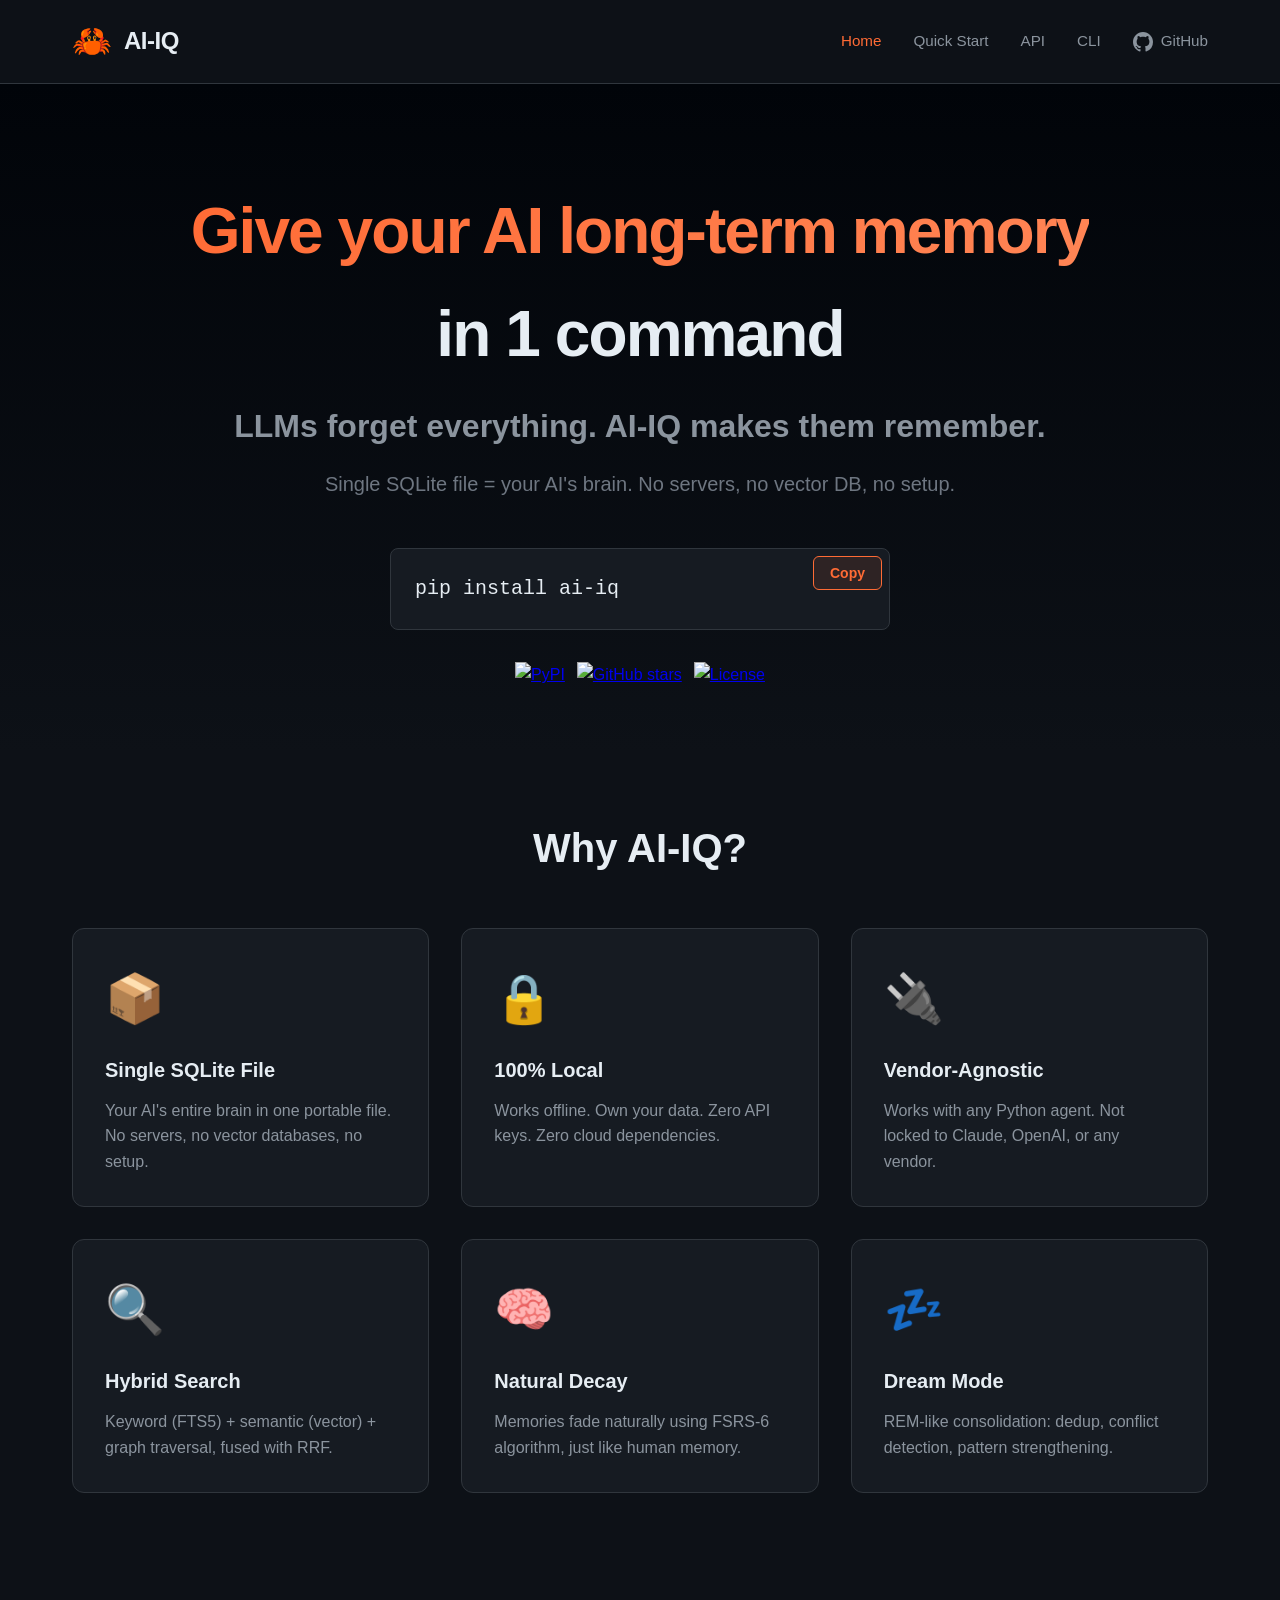
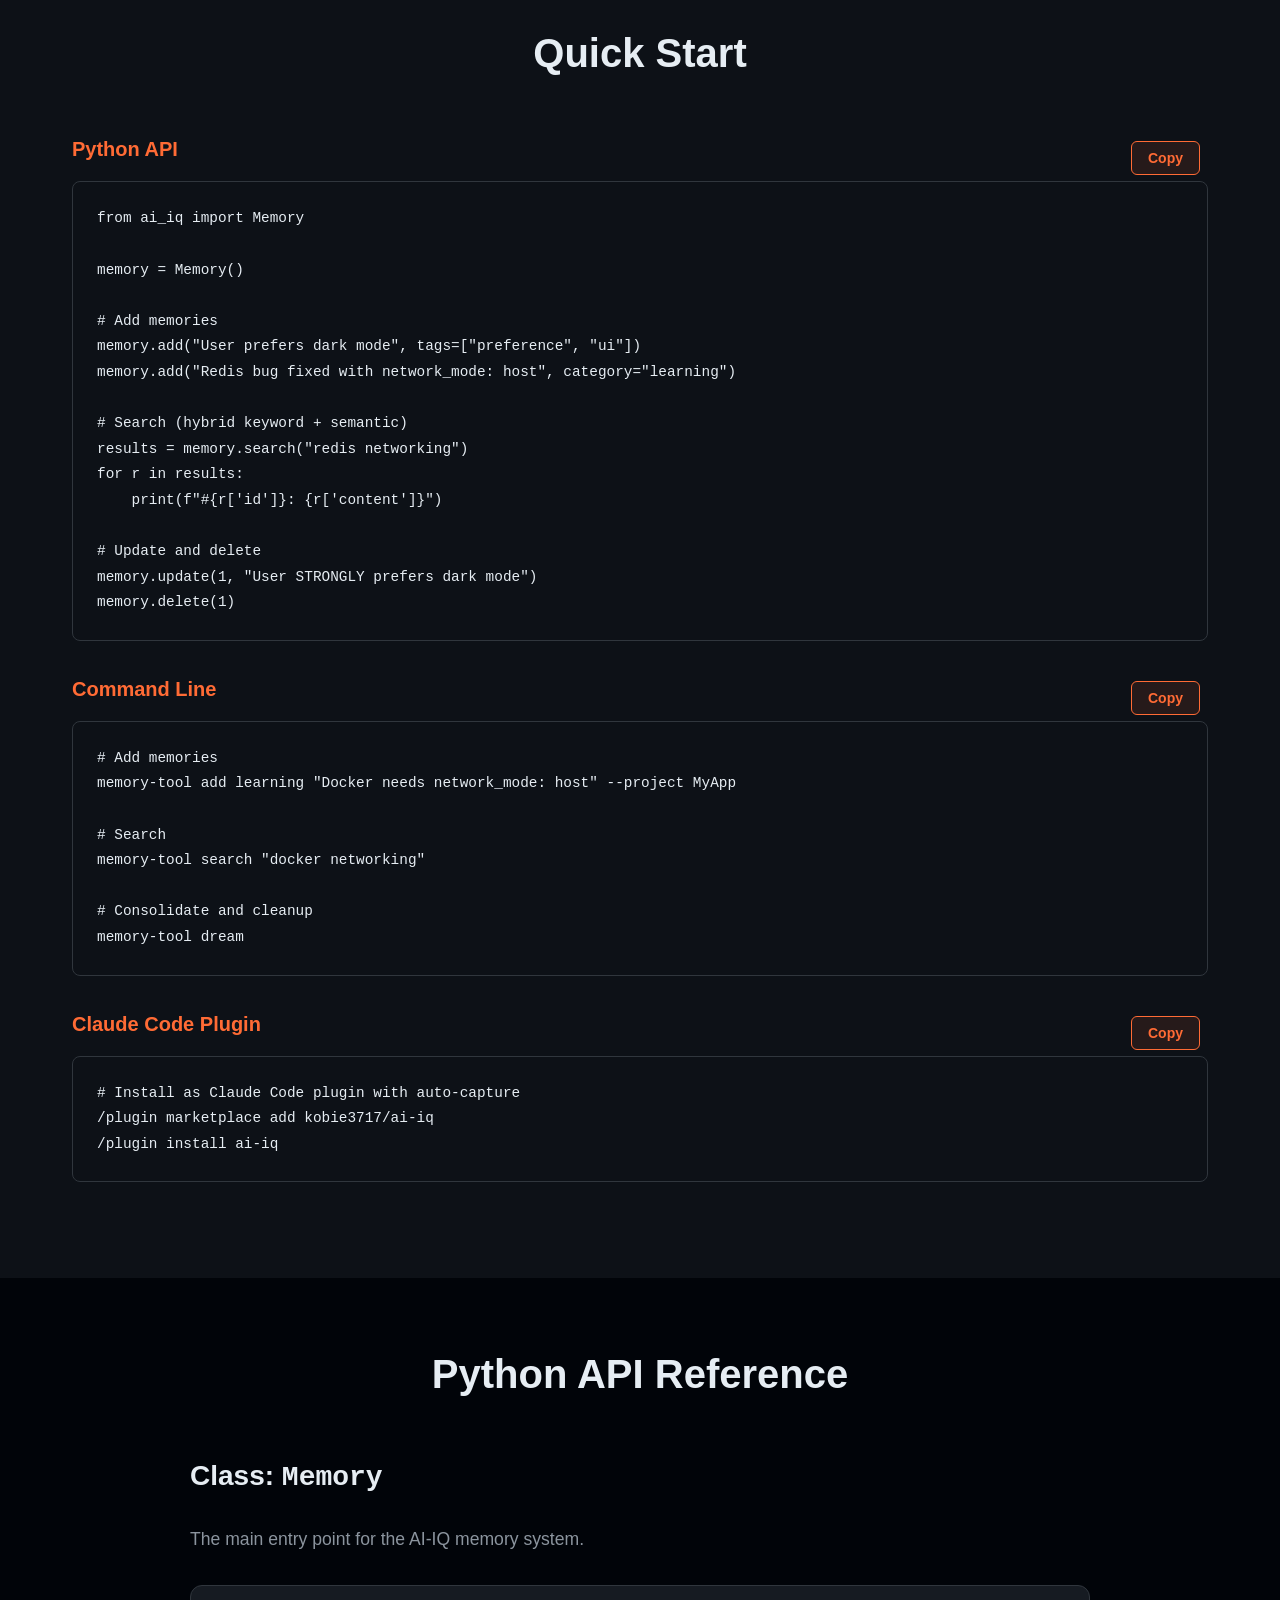
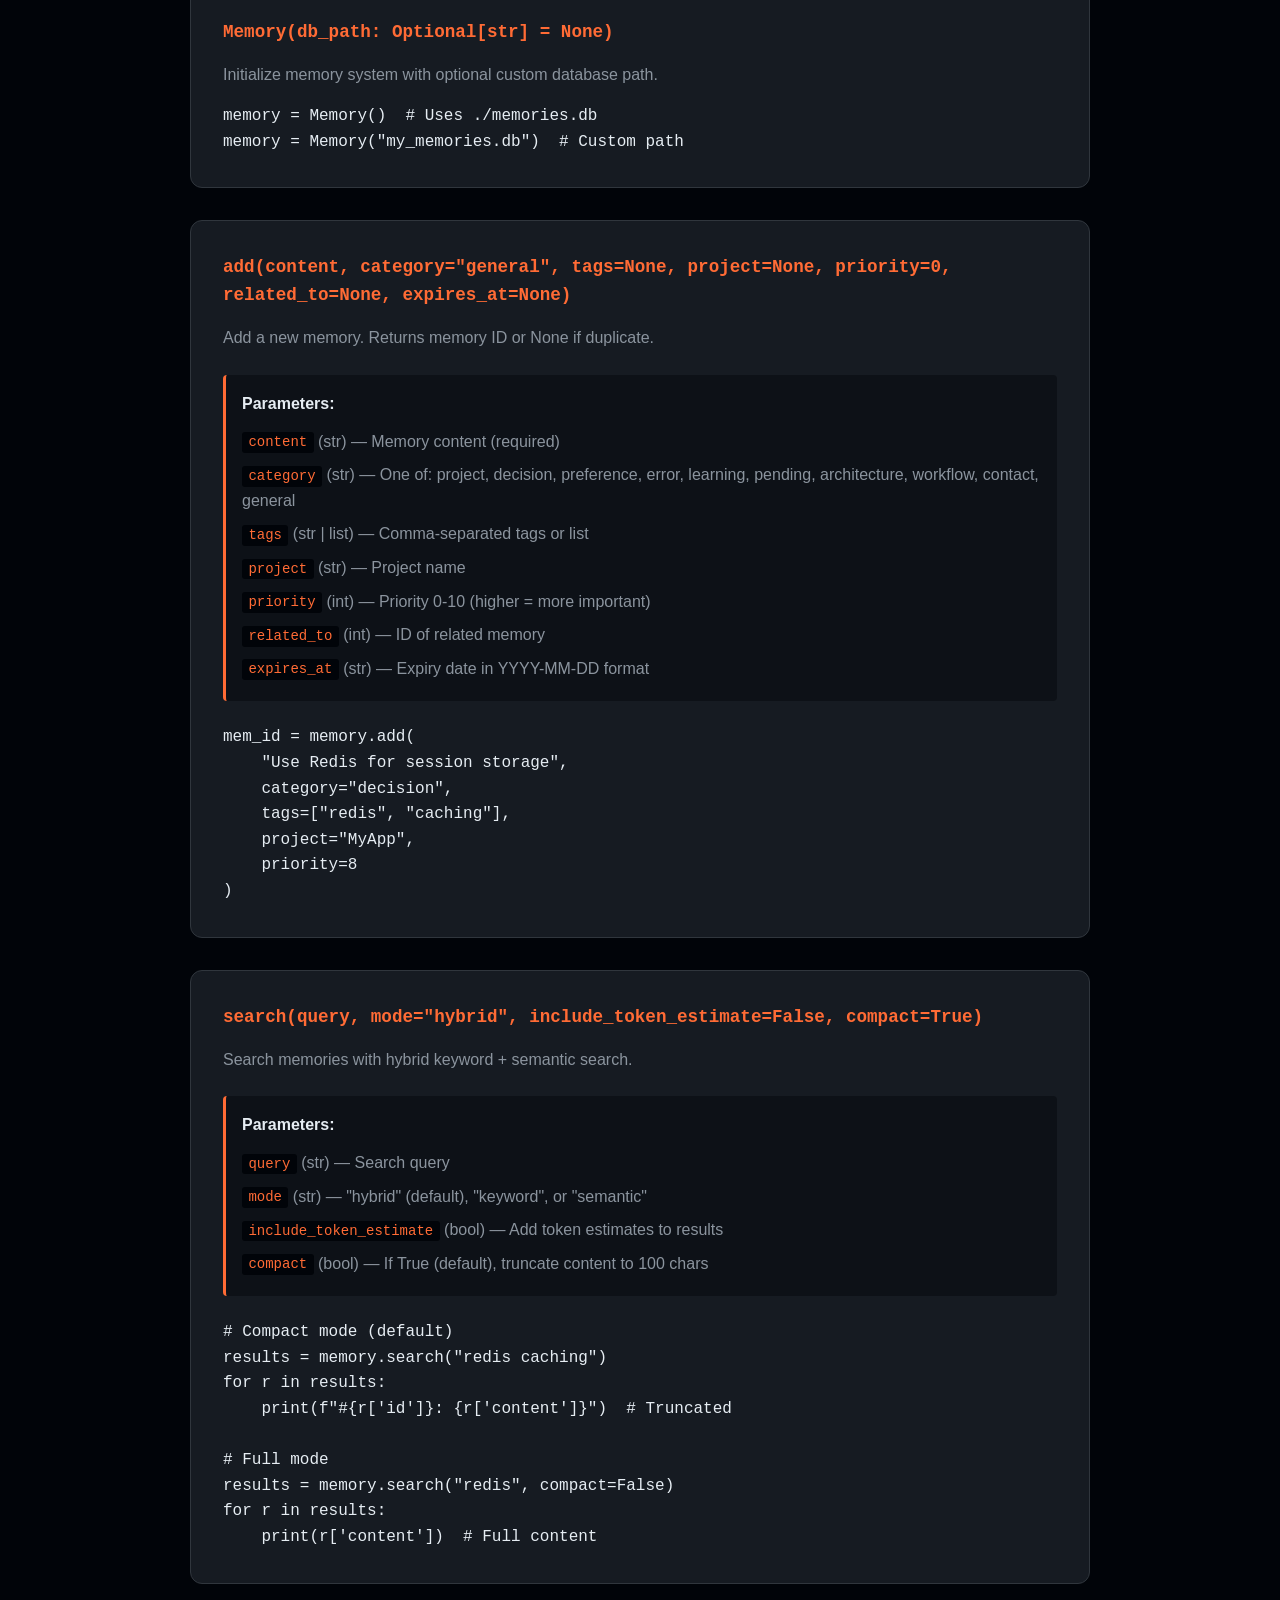
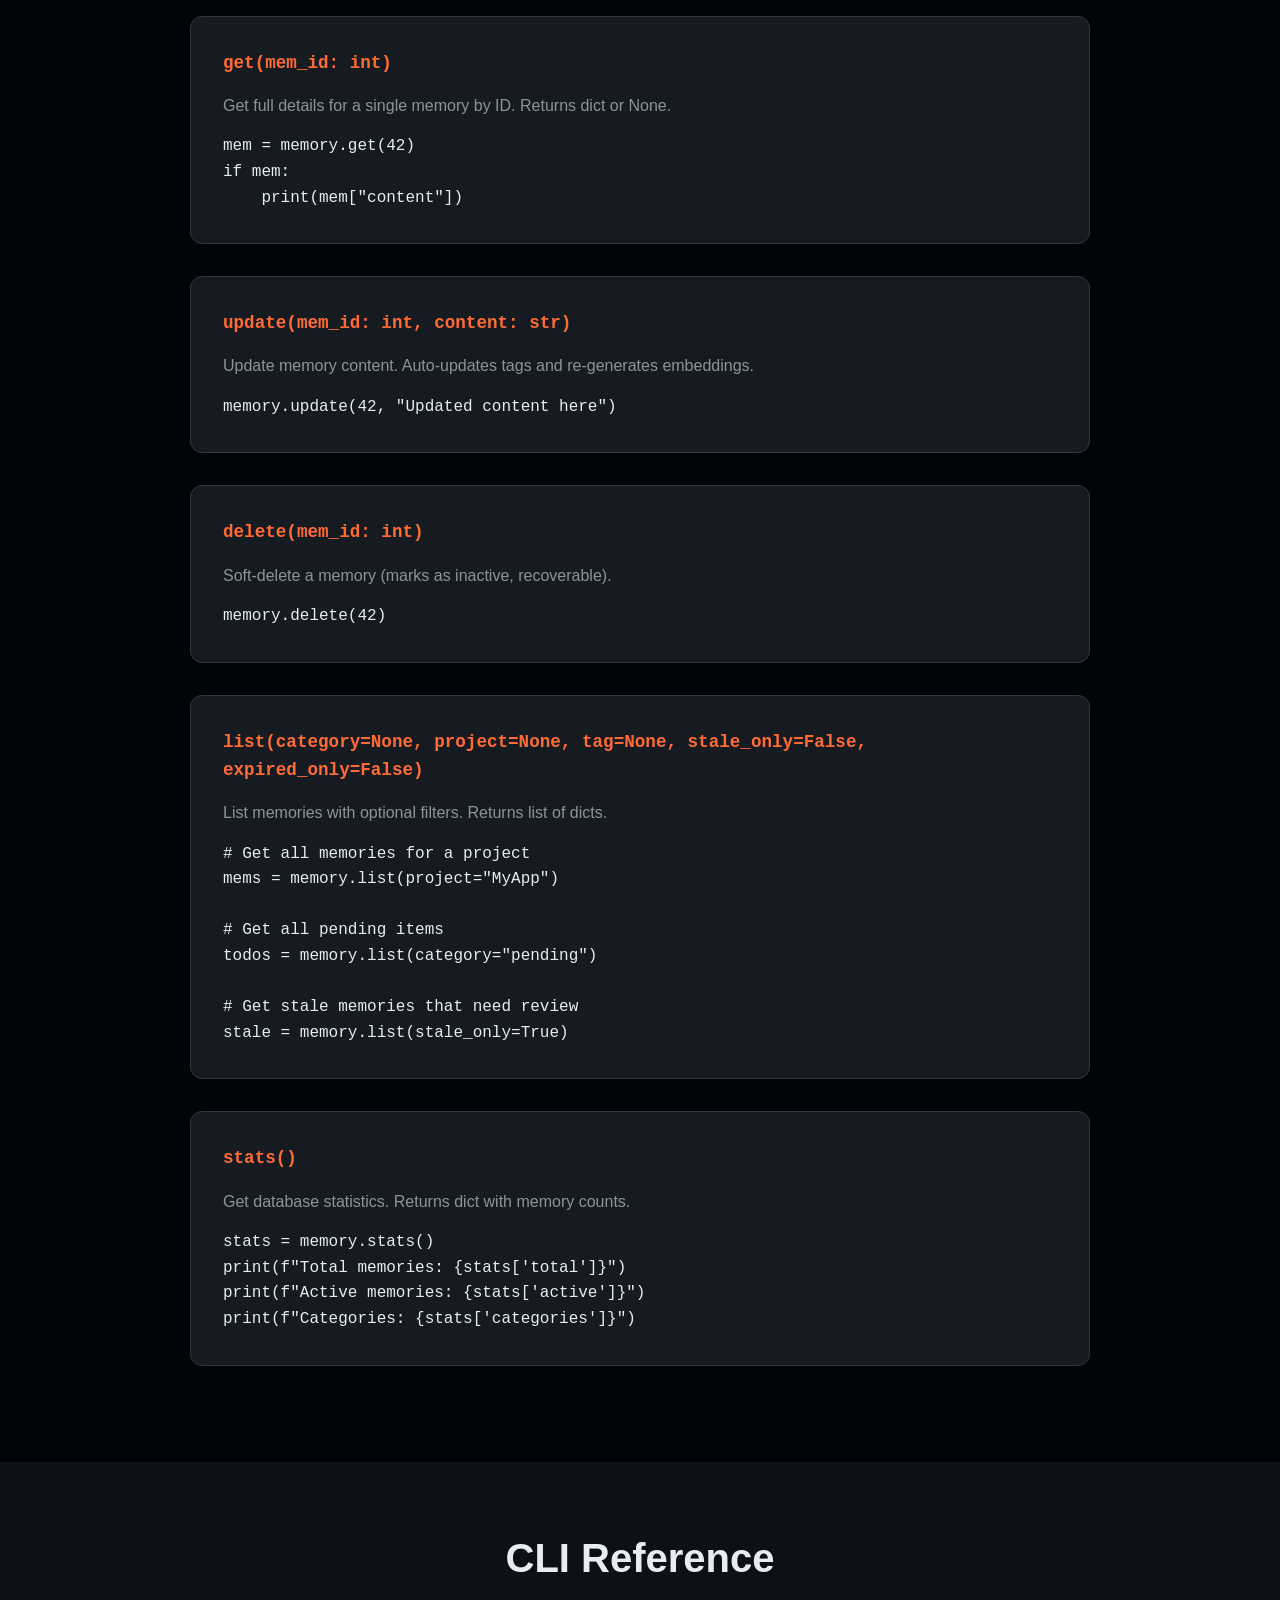
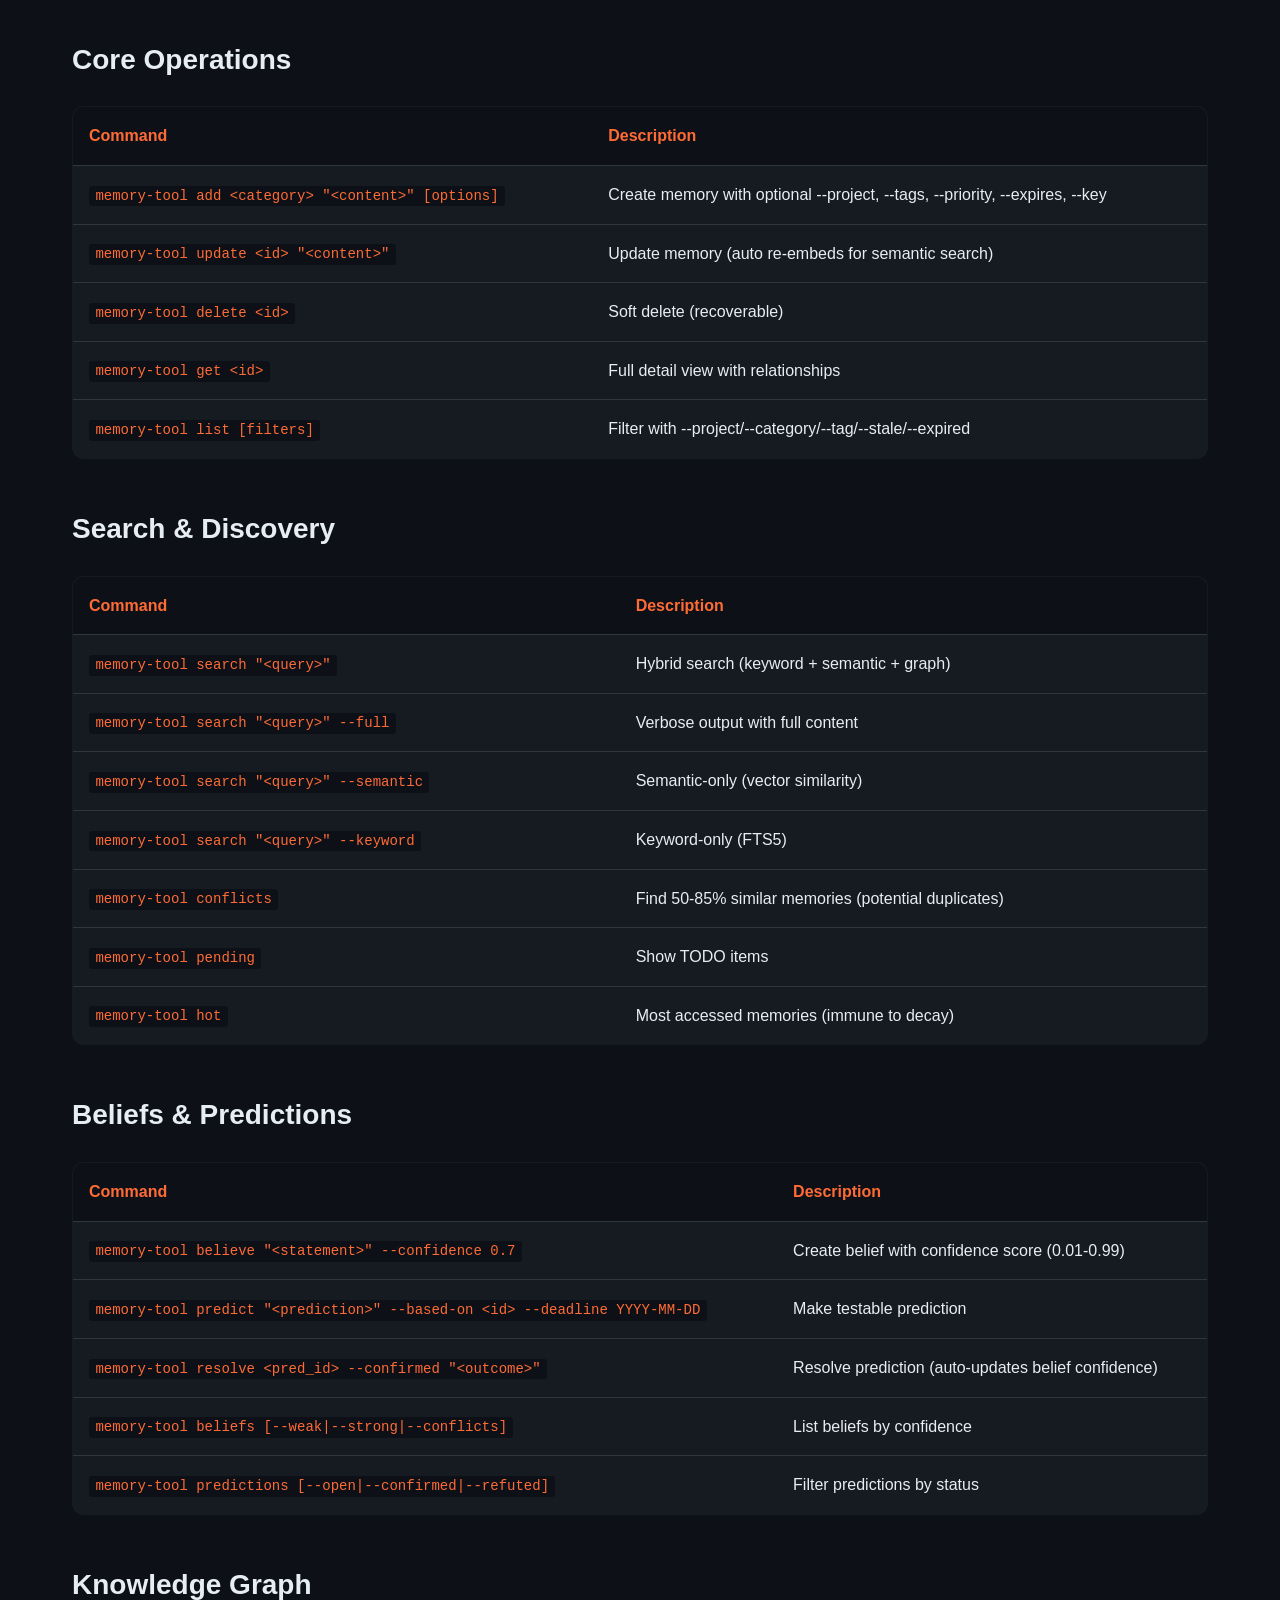
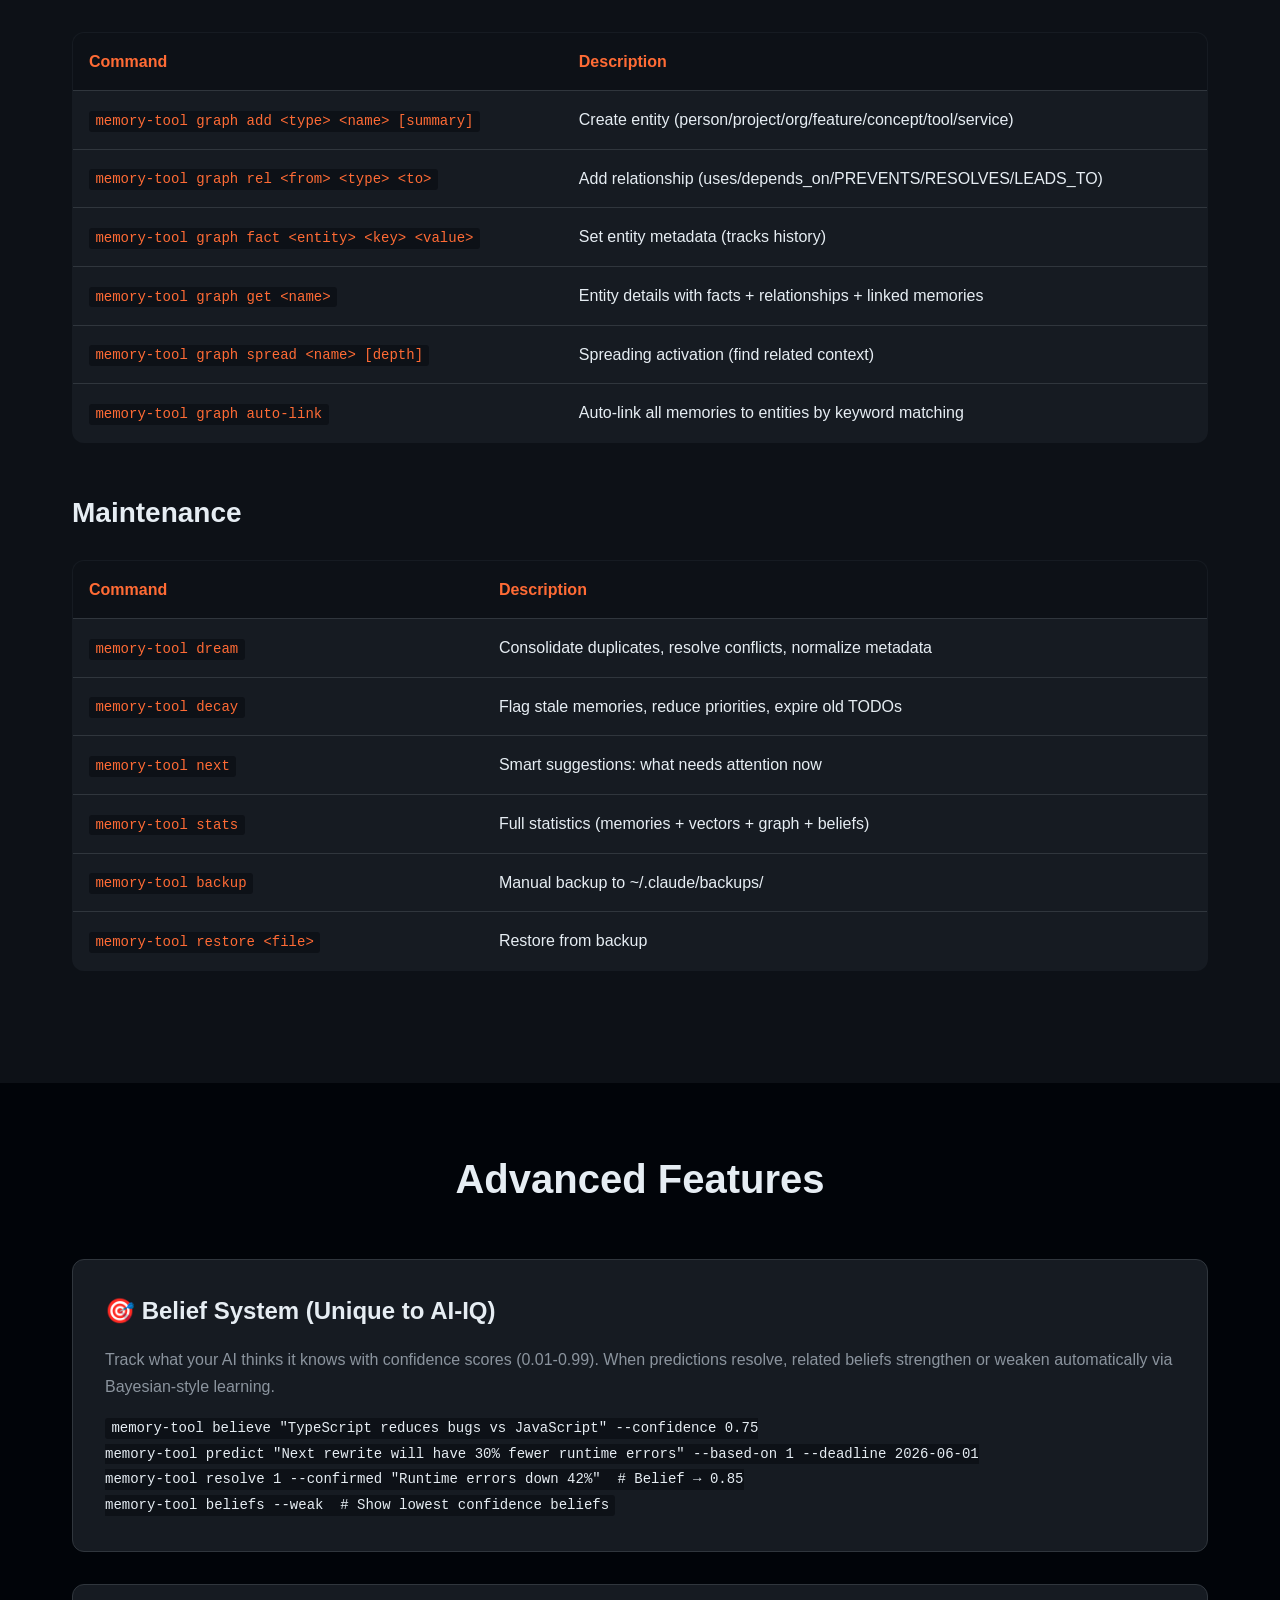
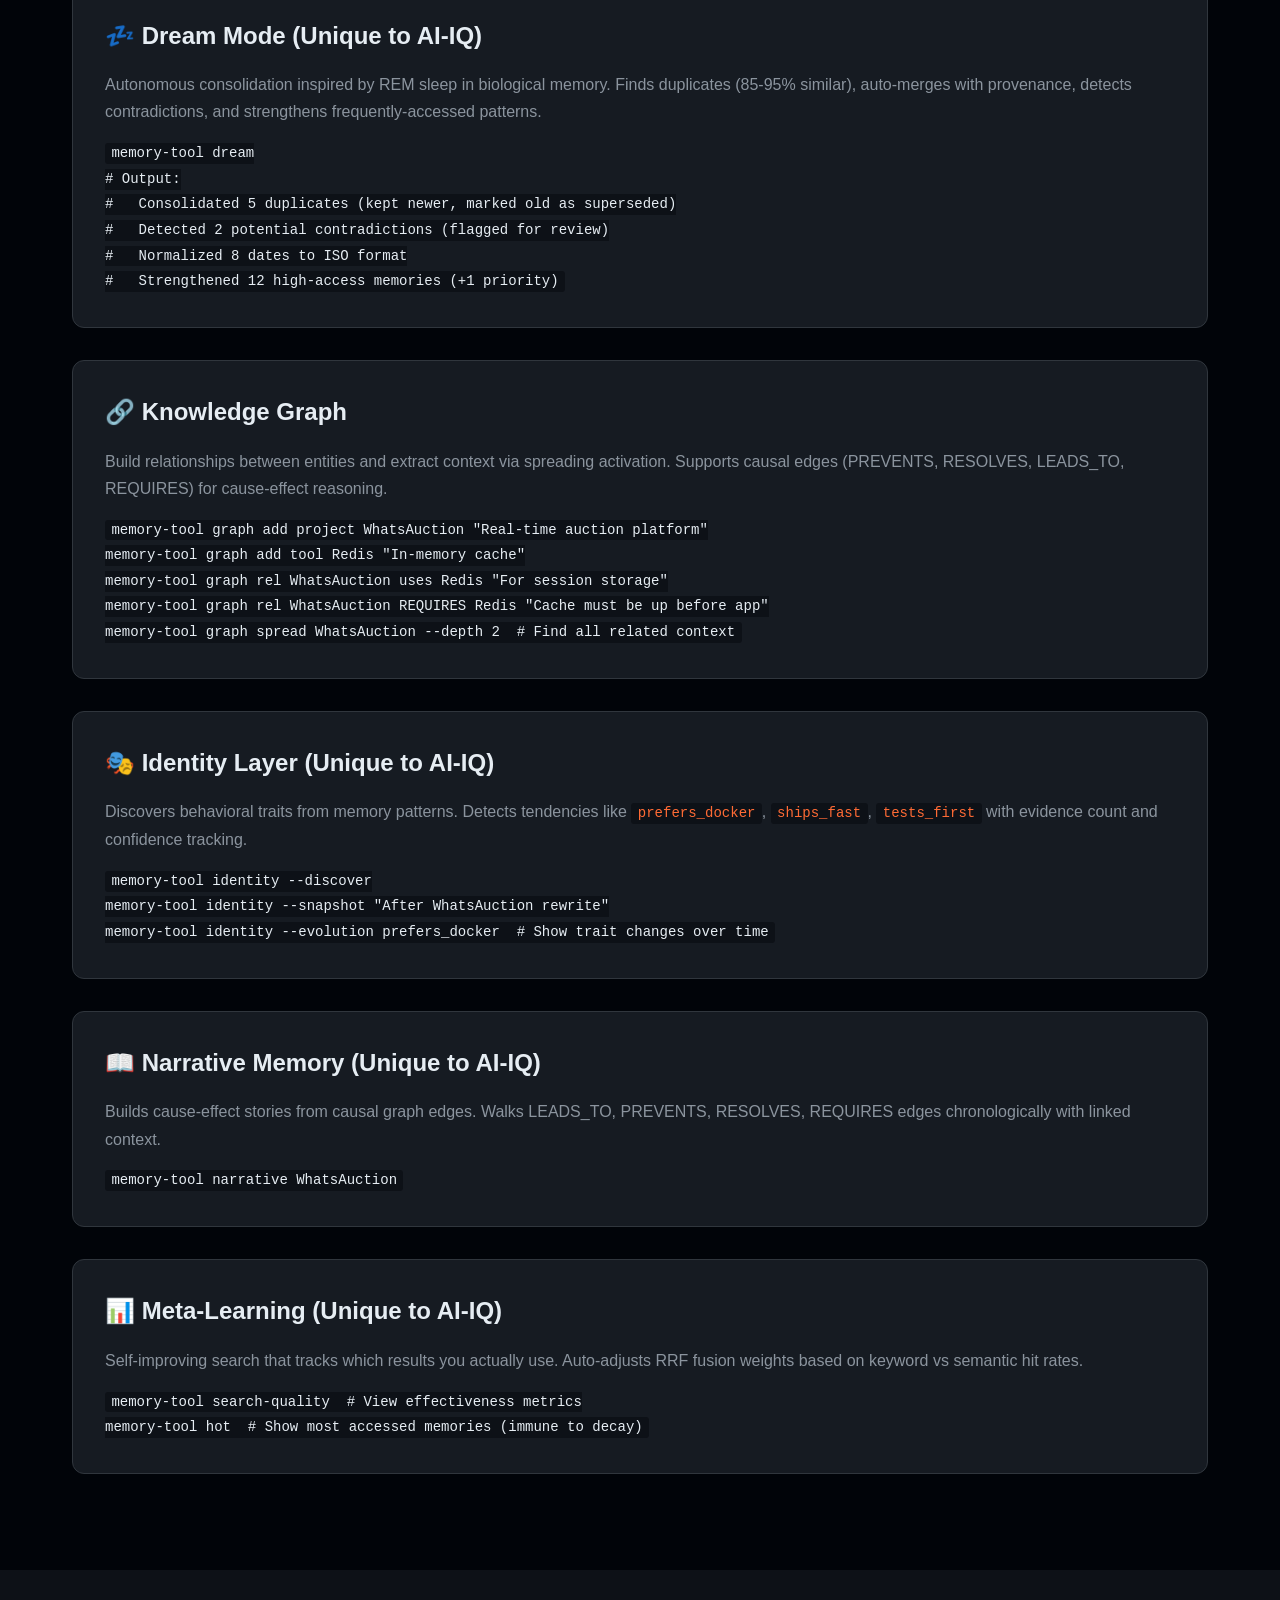
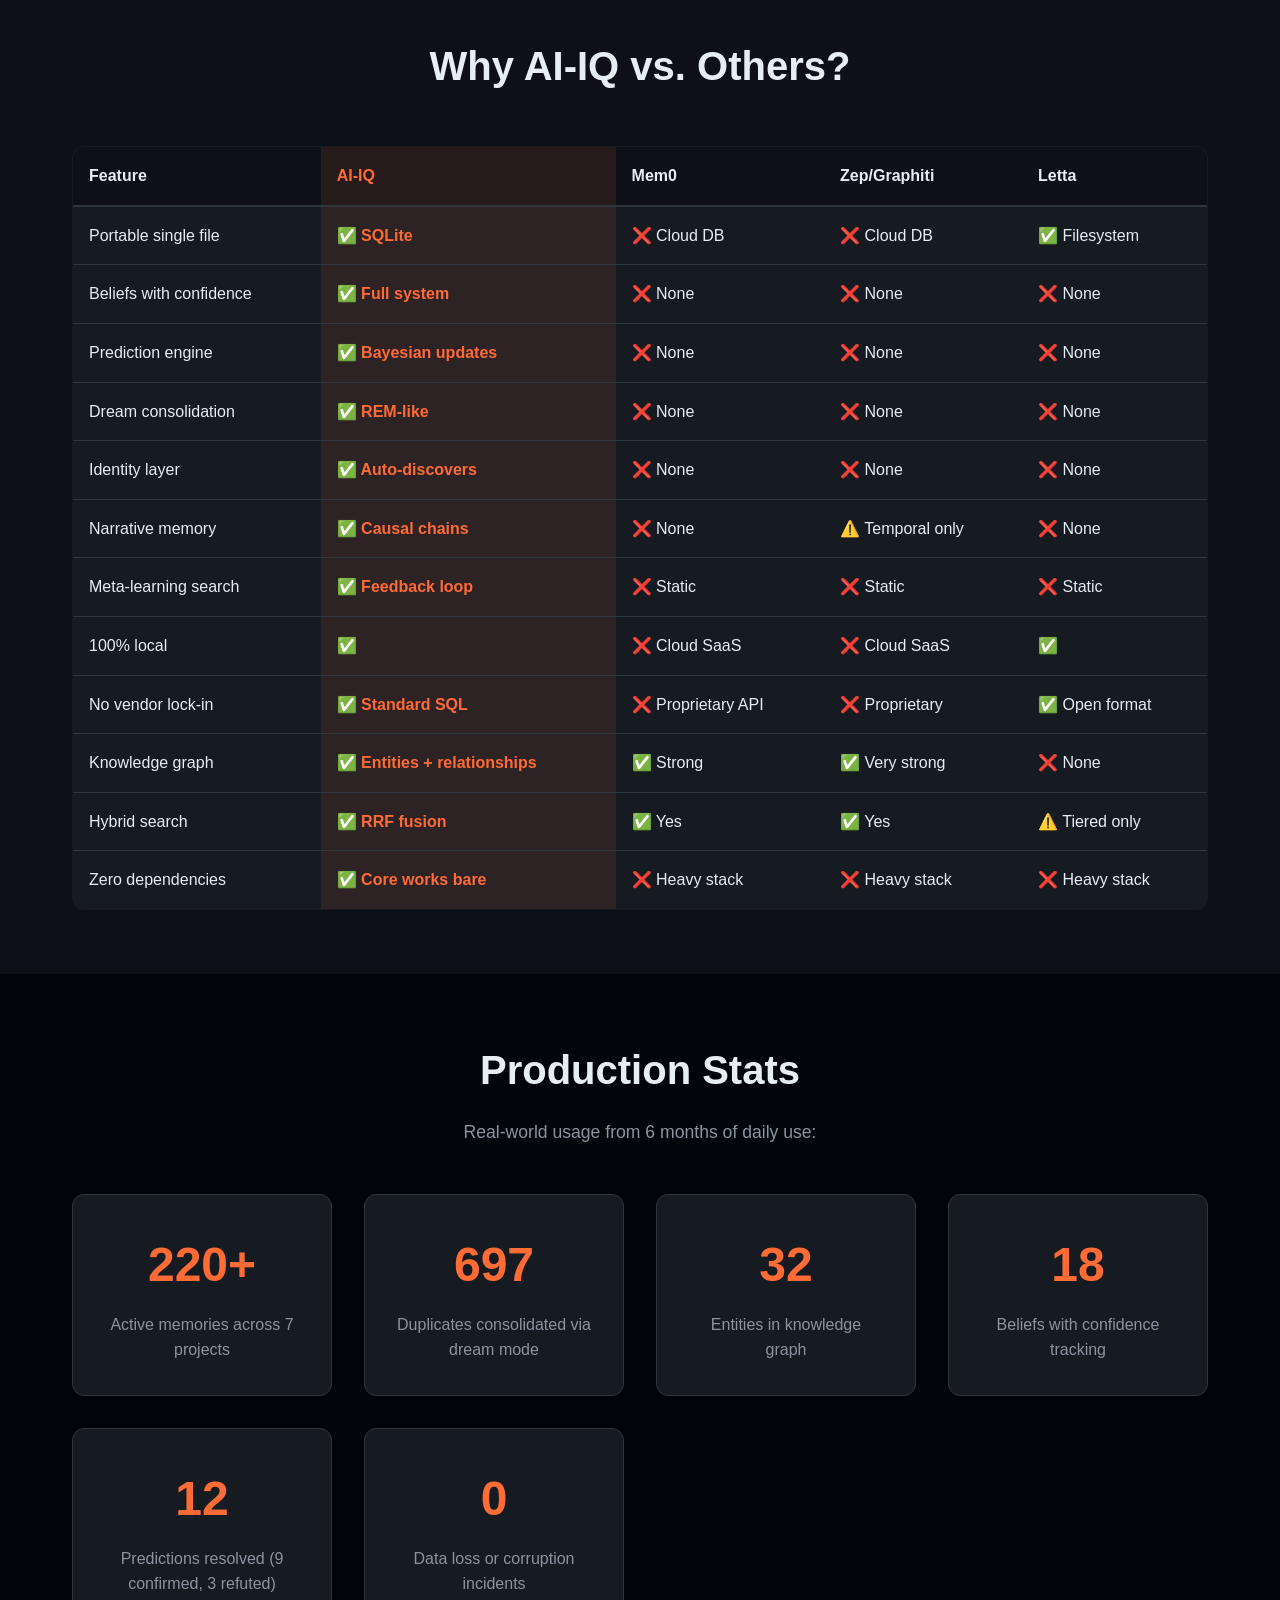
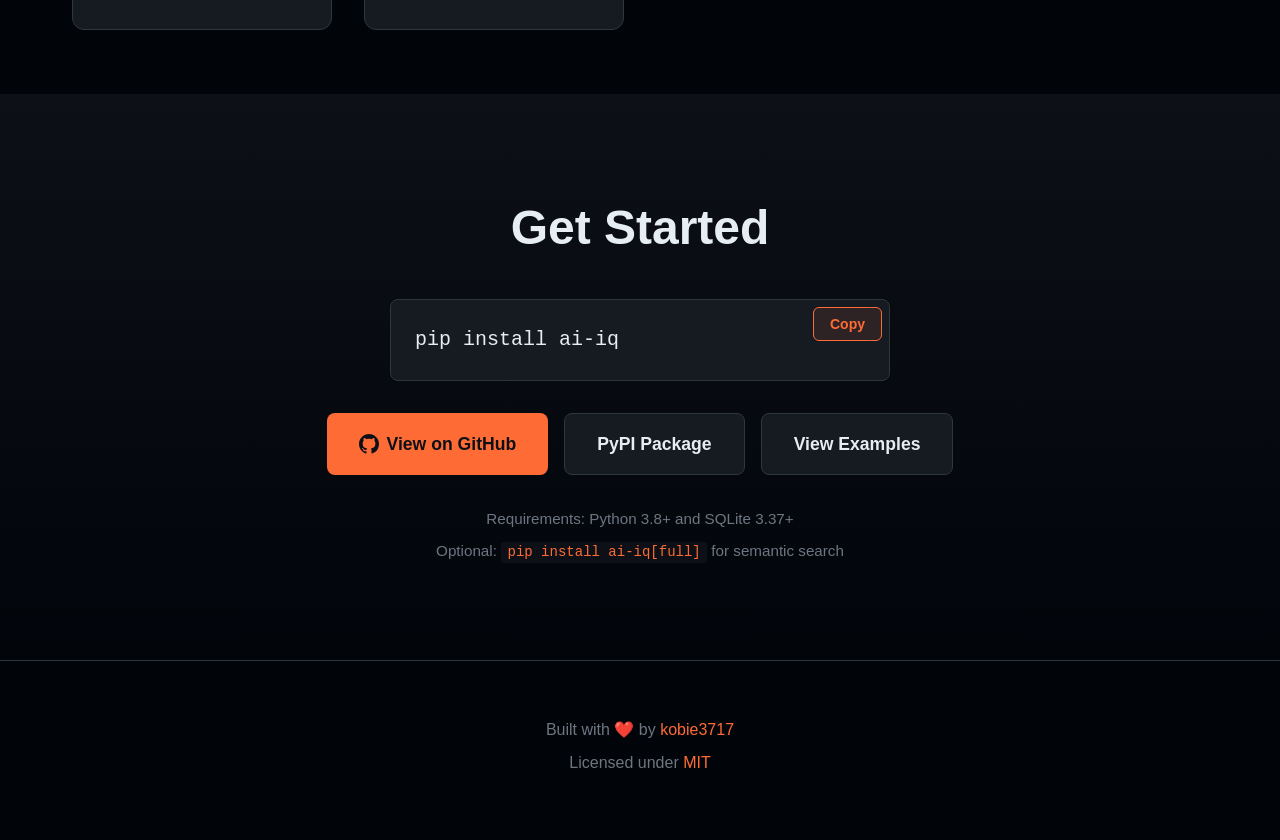
==== docs/index.html @ 58d6d716 "Add professional GitHub Pages docs site Dark theme, rust orange accent, 6 pages (landing, quickstart" ====
<!DOCTYPE html>
<html lang="en">
<head>
    <meta charset="UTF-8">
    <meta name="viewport" content="width=device-width, initial-scale=1.0">
    <title>AI-IQ — Give Your AI Long-Term Memory in 1 Command</title>
    <meta name="description" content="SQLite for AI memory. No servers, no setup. Hybrid search, knowledge graphs, beliefs with confidence tracking. Works with any Python agent.">
    <link rel="stylesheet" href="style.css">
    <link rel="stylesheet" href="https://cdnjs.cloudflare.com/ajax/libs/prism/1.29.0/themes/prism-tomorrow.min.css">
    <link rel="icon" href="data:image/svg+xml,<svg xmlns='http://www.w3.org/2000/svg' viewBox='0 0 100 100'><text y='.9em' font-size='90'>🦀</text></svg>">
</head>
<body>
    <nav class="navbar">
        <div class="container">
            <div class="nav-brand">
                <a href="index.html" style="text-decoration: none; display: flex; align-items: center; gap: 12px; color: var(--text-primary);">
                    <span class="logo">🦀</span>
                    <span class="brand-name">AI-IQ</span>
                </a>
            </div>
            <div class="nav-links">
                <a href="index.html" style="color: var(--accent);">Home</a>
                <a href="quickstart.html">Quick Start</a>
                <a href="api.html">API</a>
                <a href="cli.html">CLI</a>
                <a href="https://github.com/kobie3717/ai-iq" target="_blank" rel="noopener">
                    <svg width="20" height="20" viewBox="0 0 16 16" fill="currentColor">
                        <path d="M8 0C3.58 0 0 3.58 0 8c0 3.54 2.29 6.53 5.47 7.59.4.07.55-.17.55-.38 0-.19-.01-.82-.01-1.49-2.01.37-2.53-.49-2.69-.94-.09-.23-.48-.94-.82-1.13-.28-.15-.68-.52-.01-.53.63-.01 1.08.58 1.23.82.72 1.21 1.87.87 2.33.66.07-.52.28-.87.51-1.07-1.78-.2-3.64-.89-3.64-3.95 0-.87.31-1.59.82-2.15-.08-.2-.36-1.02.08-2.12 0 0 .67-.21 2.2.82.64-.18 1.32-.27 2-.27.68 0 1.36.09 2 .27 1.53-1.04 2.2-.82 2.2-.82.44 1.1.16 1.92.08 2.12.51.56.82 1.27.82 2.15 0 3.07-1.87 3.75-3.65 3.95.29.25.54.73.54 1.48 0 1.07-.01 1.93-.01 2.2 0 .21.15.46.55.38A8.013 8.013 0 0016 8c0-4.42-3.58-8-8-8z"/>
                    </svg>
                    GitHub
                </a>
            </div>
        </div>
    </nav>

    <section class="hero">
        <div class="container">
            <div class="hero-content">
                <h1 class="hero-title">
                    <span class="gradient-text">Give your AI long-term memory</span><br>in 1 command
                </h1>
                <p class="hero-subtitle">LLMs forget everything. AI-IQ makes them remember.</p>
                <p class="hero-description">
                    Single SQLite file = your AI's brain. No servers, no vector DB, no setup.
                </p>
                <div class="hero-install">
                    <pre><code class="language-bash">pip install ai-iq</code></pre>
                    <button class="copy-btn" data-clipboard="pip install ai-iq">Copy</button>
                </div>
                <div class="hero-badges">
                    <a href="https://pypi.org/project/ai-iq/" target="_blank" rel="noopener">
                        <img src="https://img.shields.io/pypi/v/ai-iq?style=flat-square&color=FF6B35" alt="PyPI">
                    </a>
                    <a href="https://github.com/kobie3717/ai-iq" target="_blank" rel="noopener">
                        <img src="https://img.shields.io/github/stars/kobie3717/ai-iq?style=flat-square&color=FF6B35" alt="GitHub stars">
                    </a>
                    <a href="https://github.com/kobie3717/ai-iq/blob/main/LICENSE" target="_blank" rel="noopener">
                        <img src="https://img.shields.io/badge/license-MIT-FF6B35?style=flat-square" alt="License">
                    </a>
                </div>
            </div>
        </div>
    </section>

    <section class="why-section">
        <div class="container">
            <h2>Why AI-IQ?</h2>
            <div class="feature-grid">
                <div class="feature-card">
                    <div class="feature-icon">📦</div>
                    <h3>Single SQLite File</h3>
                    <p>Your AI's entire brain in one portable file. No servers, no vector databases, no setup.</p>
                </div>
                <div class="feature-card">
                    <div class="feature-icon">🔒</div>
                    <h3>100% Local</h3>
                    <p>Works offline. Own your data. Zero API keys. Zero cloud dependencies.</p>
                </div>
                <div class="feature-card">
                    <div class="feature-icon">🔌</div>
                    <h3>Vendor-Agnostic</h3>
                    <p>Works with any Python agent. Not locked to Claude, OpenAI, or any vendor.</p>
                </div>
                <div class="feature-card">
                    <div class="feature-icon">🔍</div>
                    <h3>Hybrid Search</h3>
                    <p>Keyword (FTS5) + semantic (vector) + graph traversal, fused with RRF.</p>
                </div>
                <div class="feature-card">
                    <div class="feature-icon">🧠</div>
                    <h3>Natural Decay</h3>
                    <p>Memories fade naturally using FSRS-6 algorithm, just like human memory.</p>
                </div>
                <div class="feature-card">
                    <div class="feature-icon">💤</div>
                    <h3>Dream Mode</h3>
                    <p>REM-like consolidation: dedup, conflict detection, pattern strengthening.</p>
                </div>
            </div>
        </div>
    </section>

    <section id="quick-start" class="section">
        <div class="container">
            <h2>Quick Start</h2>

            <div class="code-example">
                <h3>Python API</h3>
                <pre><code class="language-python">from ai_iq import Memory

memory = Memory()

# Add memories
memory.add("User prefers dark mode", tags=["preference", "ui"])
memory.add("Redis bug fixed with network_mode: host", category="learning")

# Search (hybrid keyword + semantic)
results = memory.search("redis networking")
for r in results:
    print(f"#{r['id']}: {r['content']}")

# Update and delete
memory.update(1, "User STRONGLY prefers dark mode")
memory.delete(1)</code></pre>
                <button class="copy-btn" data-clipboard-target="pre">Copy</button>
            </div>

            <div class="code-example">
                <h3>Command Line</h3>
                <pre><code class="language-bash"># Add memories
memory-tool add learning "Docker needs network_mode: host" --project MyApp

# Search
memory-tool search "docker networking"

# Consolidate and cleanup
memory-tool dream</code></pre>
                <button class="copy-btn" data-clipboard-target="pre">Copy</button>
            </div>

            <div class="code-example">
                <h3>Claude Code Plugin</h3>
                <pre><code class="language-bash"># Install as Claude Code plugin with auto-capture
/plugin marketplace add kobie3717/ai-iq
/plugin install ai-iq</code></pre>
                <button class="copy-btn" data-clipboard-target="pre">Copy</button>
            </div>
        </div>
    </section>

    <section id="python-api" class="section">
        <div class="container">
            <h2>Python API Reference</h2>

            <div class="api-section">
                <h3>Class: <code>Memory</code></h3>
                <p class="api-description">The main entry point for the AI-IQ memory system.</p>

                <div class="api-method">
                    <h4><code>Memory(db_path: Optional[str] = None)</code></h4>
                    <p>Initialize memory system with optional custom database path.</p>
                    <pre><code class="language-python">memory = Memory()  # Uses ./memories.db
memory = Memory("my_memories.db")  # Custom path</code></pre>
                </div>

                <div class="api-method">
                    <h4><code>add(content, category="general", tags=None, project=None, priority=0, related_to=None, expires_at=None)</code></h4>
                    <p>Add a new memory. Returns memory ID or None if duplicate.</p>
                    <div class="params">
                        <strong>Parameters:</strong>
                        <ul>
                            <li><code>content</code> (str) — Memory content (required)</li>
                            <li><code>category</code> (str) — One of: project, decision, preference, error, learning, pending, architecture, workflow, contact, general</li>
                            <li><code>tags</code> (str | list) — Comma-separated tags or list</li>
                            <li><code>project</code> (str) — Project name</li>
                            <li><code>priority</code> (int) — Priority 0-10 (higher = more important)</li>
                            <li><code>related_to</code> (int) — ID of related memory</li>
                            <li><code>expires_at</code> (str) — Expiry date in YYYY-MM-DD format</li>
                        </ul>
                    </div>
                    <pre><code class="language-python">mem_id = memory.add(
    "Use Redis for session storage",
    category="decision",
    tags=["redis", "caching"],
    project="MyApp",
    priority=8
)</code></pre>
                </div>

                <div class="api-method">
                    <h4><code>search(query, mode="hybrid", include_token_estimate=False, compact=True)</code></h4>
                    <p>Search memories with hybrid keyword + semantic search.</p>
                    <div class="params">
                        <strong>Parameters:</strong>
                        <ul>
                            <li><code>query</code> (str) — Search query</li>
                            <li><code>mode</code> (str) — "hybrid" (default), "keyword", or "semantic"</li>
                            <li><code>include_token_estimate</code> (bool) — Add token estimates to results</li>
                            <li><code>compact</code> (bool) — If True (default), truncate content to 100 chars</li>
                        </ul>
                    </div>
                    <pre><code class="language-python"># Compact mode (default)
results = memory.search("redis caching")
for r in results:
    print(f"#{r['id']}: {r['content']}")  # Truncated

# Full mode
results = memory.search("redis", compact=False)
for r in results:
    print(r['content'])  # Full content</code></pre>
                </div>

                <div class="api-method">
                    <h4><code>get(mem_id: int)</code></h4>
                    <p>Get full details for a single memory by ID. Returns dict or None.</p>
                    <pre><code class="language-python">mem = memory.get(42)
if mem:
    print(mem["content"])</code></pre>
                </div>

                <div class="api-method">
                    <h4><code>update(mem_id: int, content: str)</code></h4>
                    <p>Update memory content. Auto-updates tags and re-generates embeddings.</p>
                    <pre><code class="language-python">memory.update(42, "Updated content here")</code></pre>
                </div>

                <div class="api-method">
                    <h4><code>delete(mem_id: int)</code></h4>
                    <p>Soft-delete a memory (marks as inactive, recoverable).</p>
                    <pre><code class="language-python">memory.delete(42)</code></pre>
                </div>

                <div class="api-method">
                    <h4><code>list(category=None, project=None, tag=None, stale_only=False, expired_only=False)</code></h4>
                    <p>List memories with optional filters. Returns list of dicts.</p>
                    <pre><code class="language-python"># Get all memories for a project
mems = memory.list(project="MyApp")

# Get all pending items
todos = memory.list(category="pending")

# Get stale memories that need review
stale = memory.list(stale_only=True)</code></pre>
                </div>

                <div class="api-method">
                    <h4><code>stats()</code></h4>
                    <p>Get database statistics. Returns dict with memory counts.</p>
                    <pre><code class="language-python">stats = memory.stats()
print(f"Total memories: {stats['total']}")
print(f"Active memories: {stats['active']}")
print(f"Categories: {stats['categories']}")</code></pre>
                </div>
            </div>
        </div>
    </section>

    <section id="cli" class="section">
        <div class="container">
            <h2>CLI Reference</h2>

            <div class="cli-section">
                <h3>Core Operations</h3>
                <table class="command-table">
                    <thead>
                        <tr>
                            <th>Command</th>
                            <th>Description</th>
                        </tr>
                    </thead>
                    <tbody>
                        <tr>
                            <td><code>memory-tool add &lt;category&gt; "&lt;content&gt;" [options]</code></td>
                            <td>Create memory with optional --project, --tags, --priority, --expires, --key</td>
                        </tr>
                        <tr>
                            <td><code>memory-tool update &lt;id&gt; "&lt;content&gt;"</code></td>
                            <td>Update memory (auto re-embeds for semantic search)</td>
                        </tr>
                        <tr>
                            <td><code>memory-tool delete &lt;id&gt;</code></td>
                            <td>Soft delete (recoverable)</td>
                        </tr>
                        <tr>
                            <td><code>memory-tool get &lt;id&gt;</code></td>
                            <td>Full detail view with relationships</td>
                        </tr>
                        <tr>
                            <td><code>memory-tool list [filters]</code></td>
                            <td>Filter with --project/--category/--tag/--stale/--expired</td>
                        </tr>
                    </tbody>
                </table>
            </div>

            <div class="cli-section">
                <h3>Search & Discovery</h3>
                <table class="command-table">
                    <thead>
                        <tr>
                            <th>Command</th>
                            <th>Description</th>
                        </tr>
                    </thead>
                    <tbody>
                        <tr>
                            <td><code>memory-tool search "&lt;query&gt;"</code></td>
                            <td>Hybrid search (keyword + semantic + graph)</td>
                        </tr>
                        <tr>
                            <td><code>memory-tool search "&lt;query&gt;" --full</code></td>
                            <td>Verbose output with full content</td>
                        </tr>
                        <tr>
                            <td><code>memory-tool search "&lt;query&gt;" --semantic</code></td>
                            <td>Semantic-only (vector similarity)</td>
                        </tr>
                        <tr>
                            <td><code>memory-tool search "&lt;query&gt;" --keyword</code></td>
                            <td>Keyword-only (FTS5)</td>
                        </tr>
                        <tr>
                            <td><code>memory-tool conflicts</code></td>
                            <td>Find 50-85% similar memories (potential duplicates)</td>
                        </tr>
                        <tr>
                            <td><code>memory-tool pending</code></td>
                            <td>Show TODO items</td>
                        </tr>
                        <tr>
                            <td><code>memory-tool hot</code></td>
                            <td>Most accessed memories (immune to decay)</td>
                        </tr>
                    </tbody>
                </table>
            </div>

            <div class="cli-section">
                <h3>Beliefs & Predictions</h3>
                <table class="command-table">
                    <thead>
                        <tr>
                            <th>Command</th>
                            <th>Description</th>
                        </tr>
                    </thead>
                    <tbody>
                        <tr>
                            <td><code>memory-tool believe "&lt;statement&gt;" --confidence 0.7</code></td>
                            <td>Create belief with confidence score (0.01-0.99)</td>
                        </tr>
                        <tr>
                            <td><code>memory-tool predict "&lt;prediction&gt;" --based-on &lt;id&gt; --deadline YYYY-MM-DD</code></td>
                            <td>Make testable prediction</td>
                        </tr>
                        <tr>
                            <td><code>memory-tool resolve &lt;pred_id&gt; --confirmed "&lt;outcome&gt;"</code></td>
                            <td>Resolve prediction (auto-updates belief confidence)</td>
                        </tr>
                        <tr>
                            <td><code>memory-tool beliefs [--weak|--strong|--conflicts]</code></td>
                            <td>List beliefs by confidence</td>
                        </tr>
                        <tr>
                            <td><code>memory-tool predictions [--open|--confirmed|--refuted]</code></td>
                            <td>Filter predictions by status</td>
                        </tr>
                    </tbody>
                </table>
            </div>

            <div class="cli-section">
                <h3>Knowledge Graph</h3>
                <table class="command-table">
                    <thead>
                        <tr>
                            <th>Command</th>
                            <th>Description</th>
                        </tr>
                    </thead>
                    <tbody>
                        <tr>
                            <td><code>memory-tool graph add &lt;type&gt; &lt;name&gt; [summary]</code></td>
                            <td>Create entity (person/project/org/feature/concept/tool/service)</td>
                        </tr>
                        <tr>
                            <td><code>memory-tool graph rel &lt;from&gt; &lt;type&gt; &lt;to&gt;</code></td>
                            <td>Add relationship (uses/depends_on/PREVENTS/RESOLVES/LEADS_TO)</td>
                        </tr>
                        <tr>
                            <td><code>memory-tool graph fact &lt;entity&gt; &lt;key&gt; &lt;value&gt;</code></td>
                            <td>Set entity metadata (tracks history)</td>
                        </tr>
                        <tr>
                            <td><code>memory-tool graph get &lt;name&gt;</code></td>
                            <td>Entity details with facts + relationships + linked memories</td>
                        </tr>
                        <tr>
                            <td><code>memory-tool graph spread &lt;name&gt; [depth]</code></td>
                            <td>Spreading activation (find related context)</td>
                        </tr>
                        <tr>
                            <td><code>memory-tool graph auto-link</code></td>
                            <td>Auto-link all memories to entities by keyword matching</td>
                        </tr>
                    </tbody>
                </table>
            </div>

            <div class="cli-section">
                <h3>Maintenance</h3>
                <table class="command-table">
                    <thead>
                        <tr>
                            <th>Command</th>
                            <th>Description</th>
                        </tr>
                    </thead>
                    <tbody>
                        <tr>
                            <td><code>memory-tool dream</code></td>
                            <td>Consolidate duplicates, resolve conflicts, normalize metadata</td>
                        </tr>
                        <tr>
                            <td><code>memory-tool decay</code></td>
                            <td>Flag stale memories, reduce priorities, expire old TODOs</td>
                        </tr>
                        <tr>
                            <td><code>memory-tool next</code></td>
                            <td>Smart suggestions: what needs attention now</td>
                        </tr>
                        <tr>
                            <td><code>memory-tool stats</code></td>
                            <td>Full statistics (memories + vectors + graph + beliefs)</td>
                        </tr>
                        <tr>
                            <td><code>memory-tool backup</code></td>
                            <td>Manual backup to ~/.claude/backups/</td>
                        </tr>
                        <tr>
                            <td><code>memory-tool restore &lt;file&gt;</code></td>
                            <td>Restore from backup</td>
                        </tr>
                    </tbody>
                </table>
            </div>
        </div>
    </section>

    <section id="features" class="section">
        <div class="container">
            <h2>Advanced Features</h2>

            <div class="feature-detail">
                <h3>🎯 Belief System (Unique to AI-IQ)</h3>
                <p>Track what your AI thinks it knows with confidence scores (0.01-0.99). When predictions resolve, related beliefs strengthen or weaken automatically via Bayesian-style learning.</p>
                <pre><code class="language-bash">memory-tool believe "TypeScript reduces bugs vs JavaScript" --confidence 0.75
memory-tool predict "Next rewrite will have 30% fewer runtime errors" --based-on 1 --deadline 2026-06-01
memory-tool resolve 1 --confirmed "Runtime errors down 42%"  # Belief → 0.85
memory-tool beliefs --weak  # Show lowest confidence beliefs</code></pre>
            </div>

            <div class="feature-detail">
                <h3>💤 Dream Mode (Unique to AI-IQ)</h3>
                <p>Autonomous consolidation inspired by REM sleep in biological memory. Finds duplicates (85-95% similar), auto-merges with provenance, detects contradictions, and strengthens frequently-accessed patterns.</p>
                <pre><code class="language-bash">memory-tool dream
# Output:
#   Consolidated 5 duplicates (kept newer, marked old as superseded)
#   Detected 2 potential contradictions (flagged for review)
#   Normalized 8 dates to ISO format
#   Strengthened 12 high-access memories (+1 priority)</code></pre>
            </div>

            <div class="feature-detail">
                <h3>🔗 Knowledge Graph</h3>
                <p>Build relationships between entities and extract context via spreading activation. Supports causal edges (PREVENTS, RESOLVES, LEADS_TO, REQUIRES) for cause-effect reasoning.</p>
                <pre><code class="language-bash">memory-tool graph add project WhatsAuction "Real-time auction platform"
memory-tool graph add tool Redis "In-memory cache"
memory-tool graph rel WhatsAuction uses Redis "For session storage"
memory-tool graph rel WhatsAuction REQUIRES Redis "Cache must be up before app"
memory-tool graph spread WhatsAuction --depth 2  # Find all related context</code></pre>
            </div>

            <div class="feature-detail">
                <h3>🎭 Identity Layer (Unique to AI-IQ)</h3>
                <p>Discovers behavioral traits from memory patterns. Detects tendencies like <code>prefers_docker</code>, <code>ships_fast</code>, <code>tests_first</code> with evidence count and confidence tracking.</p>
                <pre><code class="language-bash">memory-tool identity --discover
memory-tool identity --snapshot "After WhatsAuction rewrite"
memory-tool identity --evolution prefers_docker  # Show trait changes over time</code></pre>
            </div>

            <div class="feature-detail">
                <h3>📖 Narrative Memory (Unique to AI-IQ)</h3>
                <p>Builds cause-effect stories from causal graph edges. Walks LEADS_TO, PREVENTS, RESOLVES, REQUIRES edges chronologically with linked context.</p>
                <pre><code class="language-bash">memory-tool narrative WhatsAuction</code></pre>
            </div>

            <div class="feature-detail">
                <h3>📊 Meta-Learning (Unique to AI-IQ)</h3>
                <p>Self-improving search that tracks which results you actually use. Auto-adjusts RRF fusion weights based on keyword vs semantic hit rates.</p>
                <pre><code class="language-bash">memory-tool search-quality  # View effectiveness metrics
memory-tool hot  # Show most accessed memories (immune to decay)</code></pre>
            </div>
        </div>
    </section>

    <section class="comparison-section">
        <div class="container">
            <h2>Why AI-IQ vs. Others?</h2>
            <div class="comparison-table-wrapper">
                <table class="comparison-table">
                    <thead>
                        <tr>
                            <th>Feature</th>
                            <th class="highlight-col">AI-IQ</th>
                            <th>Mem0</th>
                            <th>Zep/Graphiti</th>
                            <th>Letta</th>
                        </tr>
                    </thead>
                    <tbody>
                        <tr>
                            <td>Portable single file</td>
                            <td class="highlight-col">✅ SQLite</td>
                            <td>❌ Cloud DB</td>
                            <td>❌ Cloud DB</td>
                            <td>✅ Filesystem</td>
                        </tr>
                        <tr>
                            <td>Beliefs with confidence</td>
                            <td class="highlight-col">✅ Full system</td>
                            <td>❌ None</td>
                            <td>❌ None</td>
                            <td>❌ None</td>
                        </tr>
                        <tr>
                            <td>Prediction engine</td>
                            <td class="highlight-col">✅ Bayesian updates</td>
                            <td>❌ None</td>
                            <td>❌ None</td>
                            <td>❌ None</td>
                        </tr>
                        <tr>
                            <td>Dream consolidation</td>
                            <td class="highlight-col">✅ REM-like</td>
                            <td>❌ None</td>
                            <td>❌ None</td>
                            <td>❌ None</td>
                        </tr>
                        <tr>
                            <td>Identity layer</td>
                            <td class="highlight-col">✅ Auto-discovers</td>
                            <td>❌ None</td>
                            <td>❌ None</td>
                            <td>❌ None</td>
                        </tr>
                        <tr>
                            <td>Narrative memory</td>
                            <td class="highlight-col">✅ Causal chains</td>
                            <td>❌ None</td>
                            <td>⚠️ Temporal only</td>
                            <td>❌ None</td>
                        </tr>
                        <tr>
                            <td>Meta-learning search</td>
                            <td class="highlight-col">✅ Feedback loop</td>
                            <td>❌ Static</td>
                            <td>❌ Static</td>
                            <td>❌ Static</td>
                        </tr>
                        <tr>
                            <td>100% local</td>
                            <td class="highlight-col">✅</td>
                            <td>❌ Cloud SaaS</td>
                            <td>❌ Cloud SaaS</td>
                            <td>✅</td>
                        </tr>
                        <tr>
                            <td>No vendor lock-in</td>
                            <td class="highlight-col">✅ Standard SQL</td>
                            <td>❌ Proprietary API</td>
                            <td>❌ Proprietary</td>
                            <td>✅ Open format</td>
                        </tr>
                        <tr>
                            <td>Knowledge graph</td>
                            <td class="highlight-col">✅ Entities + relationships</td>
                            <td>✅ Strong</td>
                            <td>✅ Very strong</td>
                            <td>❌ None</td>
                        </tr>
                        <tr>
                            <td>Hybrid search</td>
                            <td class="highlight-col">✅ RRF fusion</td>
                            <td>✅ Yes</td>
                            <td>✅ Yes</td>
                            <td>⚠️ Tiered only</td>
                        </tr>
                        <tr>
                            <td>Zero dependencies</td>
                            <td class="highlight-col">✅ Core works bare</td>
                            <td>❌ Heavy stack</td>
                            <td>❌ Heavy stack</td>
                            <td>❌ Heavy stack</td>
                        </tr>
                    </tbody>
                </table>
            </div>
        </div>
    </section>

    <section class="usage-section">
        <div class="container">
            <h2>Production Stats</h2>
            <p class="stats-intro">Real-world usage from 6 months of daily use:</p>
            <div class="stats-grid">
                <div class="stat-card">
                    <div class="stat-number">220+</div>
                    <div class="stat-label">Active memories across 7 projects</div>
                </div>
                <div class="stat-card">
                    <div class="stat-number">697</div>
                    <div class="stat-label">Duplicates consolidated via dream mode</div>
                </div>
                <div class="stat-card">
                    <div class="stat-number">32</div>
                    <div class="stat-label">Entities in knowledge graph</div>
                </div>
                <div class="stat-card">
                    <div class="stat-number">18</div>
                    <div class="stat-label">Beliefs with confidence tracking</div>
                </div>
                <div class="stat-card">
                    <div class="stat-number">12</div>
                    <div class="stat-label">Predictions resolved (9 confirmed, 3 refuted)</div>
                </div>
                <div class="stat-card">
                    <div class="stat-number">0</div>
                    <div class="stat-label">Data loss or corruption incidents</div>
                </div>
            </div>
        </div>
    </section>

    <section class="cta-section">
        <div class="container">
            <h2>Get Started</h2>
            <div class="cta-content">
                <pre><code class="language-bash">pip install ai-iq</code></pre>
                <button class="copy-btn" data-clipboard="pip install ai-iq">Copy</button>
            </div>
            <div class="cta-links">
                <a href="https://github.com/kobie3717/ai-iq" class="cta-button" target="_blank" rel="noopener">
                    <svg width="20" height="20" viewBox="0 0 16 16" fill="currentColor">
                        <path d="M8 0C3.58 0 0 3.58 0 8c0 3.54 2.29 6.53 5.47 7.59.4.07.55-.17.55-.38 0-.19-.01-.82-.01-1.49-2.01.37-2.53-.49-2.69-.94-.09-.23-.48-.94-.82-1.13-.28-.15-.68-.52-.01-.53.63-.01 1.08.58 1.23.82.72 1.21 1.87.87 2.33.66.07-.52.28-.87.51-1.07-1.78-.2-3.64-.89-3.64-3.95 0-.87.31-1.59.82-2.15-.08-.2-.36-1.02.08-2.12 0 0 .67-.21 2.2.82.64-.18 1.32-.27 2-.27.68 0 1.36.09 2 .27 1.53-1.04 2.2-.82 2.2-.82.44 1.1.16 1.92.08 2.12.51.56.82 1.27.82 2.15 0 3.07-1.87 3.75-3.65 3.95.29.25.54.73.54 1.48 0 1.07-.01 1.93-.01 2.2 0 .21.15.46.55.38A8.013 8.013 0 0016 8c0-4.42-3.58-8-8-8z"/>
                    </svg>
                    View on GitHub
                </a>
                <a href="https://pypi.org/project/ai-iq/" class="cta-button secondary" target="_blank" rel="noopener">
                    PyPI Package
                </a>
                <a href="https://github.com/kobie3717/ai-iq/tree/main/examples" class="cta-button secondary" target="_blank" rel="noopener">
                    View Examples
                </a>
            </div>
            <p class="requirements">Requirements: Python 3.8+ and SQLite 3.37+</p>
            <p class="requirements">Optional: <code>pip install ai-iq[full]</code> for semantic search</p>
        </div>
    </section>

    <footer>
        <div class="container">
            <p>Built with ❤️ by <a href="https://github.com/kobie3717" target="_blank" rel="noopener">kobie3717</a></p>
            <p>Licensed under <a href="https://github.com/kobie3717/ai-iq/blob/main/LICENSE" target="_blank" rel="noopener">MIT</a></p>
        </div>
    </footer>

    <script src="https://cdnjs.cloudflare.com/ajax/libs/prism/1.29.0/prism.min.js"></script>
    <script src="https://cdnjs.cloudflare.com/ajax/libs/prism/1.29.0/components/prism-python.min.js"></script>
    <script src="https://cdnjs.cloudflare.com/ajax/libs/prism/1.29.0/components/prism-bash.min.js"></script>
    <script>
        // Copy button functionality
        document.querySelectorAll('.copy-btn').forEach(button => {
            button.addEventListener('click', async () => {
                const text = button.getAttribute('data-clipboard');
                const target = button.getAttribute('data-clipboard-target');

                let textToCopy = text;
                if (target) {
                    const codeElement = button.closest('.code-example, .hero-install, .cta-content').querySelector(target + ' code');
                    textToCopy = codeElement ? codeElement.textContent : text;
                }

                try {
                    await navigator.clipboard.writeText(textToCopy);
                    const originalText = button.textContent;
                    button.textContent = 'Copied!';
                    button.style.background = '#FF6B35';
                    setTimeout(() => {
                        button.textContent = originalText;
                        button.style.background = '';
                    }, 2000);
                } catch (err) {
                    console.error('Failed to copy:', err);
                }
            });
        });

        // Smooth scroll for navigation
        document.querySelectorAll('a[href^="#"]').forEach(anchor => {
            anchor.addEventListener('click', function (e) {
                e.preventDefault();
                const target = document.querySelector(this.getAttribute('href'));
                if (target) {
                    target.scrollIntoView({ behavior: 'smooth', block: 'start' });
                }
            });
        });

        // Navbar shadow on scroll
        window.addEventListener('scroll', () => {
            const navbar = document.querySelector('.navbar');
            if (window.scrollY > 50) {
                navbar.style.boxShadow = '0 2px 10px rgba(0, 0, 0, 0.3)';
            } else {
                navbar.style.boxShadow = 'none';
            }
        });
    </script>
</body>
</html>
---- docs/style.css ----
/* AI-IQ Documentation Styles */
* {
    margin: 0;
    padding: 0;
    box-sizing: border-box;
}

:root {
    --bg-dark: #0D1117;
    --bg-darker: #010409;
    --bg-card: #161B22;
    --bg-code: #0D1117;
    --text-primary: #E6EDF3;
    --text-secondary: #8B949E;
    --text-muted: #6E7681;
    --accent: #FF6B35;
    --accent-hover: #ff8555;
    --accent-dim: rgba(255, 107, 53, 0.1);
    --border: #30363D;
    --success: #3FB950;
    --warning: #D29922;
}

html {
    scroll-behavior: smooth;
}

body {
    font-family: -apple-system, BlinkMacSystemFont, 'Segoe UI', 'Noto Sans', Helvetica, Arial, sans-serif;
    background: var(--bg-darker);
    color: var(--text-primary);
    line-height: 1.6;
    font-size: 16px;
}

.container {
    max-width: 1200px;
    margin: 0 auto;
    padding: 0 2rem;
}

/* Navbar */
.navbar {
    position: sticky;
    top: 0;
    z-index: 1000;
    background: var(--bg-dark);
    border-bottom: 1px solid var(--border);
    transition: box-shadow 0.3s ease;
}

.navbar .container {
    display: flex;
    justify-content: space-between;
    align-items: center;
    padding: 1rem 2rem;
}

.nav-brand {
    display: flex;
    align-items: center;
    gap: 0.75rem;
    font-size: 1.5rem;
    font-weight: 700;
}

.logo {
    font-size: 2rem;
}

.brand-name {
    color: var(--text-primary);
    letter-spacing: -0.02em;
}

.nav-links {
    display: flex;
    gap: 2rem;
    align-items: center;
}

.nav-links a {
    color: var(--text-secondary);
    text-decoration: none;
    font-weight: 500;
    font-size: 0.95rem;
    transition: color 0.2s ease;
    display: flex;
    align-items: center;
    gap: 0.5rem;
}

.nav-links a:hover {
    color: var(--accent);
}

/* Hero Section */
.hero {
    padding: 6rem 0 4rem;
    text-align: center;
    background: linear-gradient(180deg, var(--bg-darker) 0%, var(--bg-dark) 100%);
}

.hero-content {
    max-width: 900px;
    margin: 0 auto;
}

.hero-title {
    font-size: 4rem;
    font-weight: 800;
    letter-spacing: -0.03em;
    margin-bottom: 1rem;
}

.gradient-text {
    background: linear-gradient(135deg, var(--accent) 0%, var(--accent-hover) 100%);
    -webkit-background-clip: text;
    -webkit-text-fill-color: transparent;
    background-clip: text;
}

.hero-subtitle {
    font-size: 2rem;
    color: var(--text-secondary);
    margin-bottom: 1rem;
    font-weight: 600;
}

.hero-description {
    font-size: 1.25rem;
    color: var(--text-muted);
    margin-bottom: 3rem;
}

.hero-install {
    position: relative;
    max-width: 500px;
    margin: 0 auto 2rem;
}

.hero-install pre {
    background: var(--bg-card);
    border: 1px solid var(--border);
    border-radius: 8px;
    padding: 1.5rem;
    font-size: 1.25rem;
    text-align: left;
    margin: 0;
}

.hero-badges {
    display: flex;
    justify-content: center;
    gap: 0.75rem;
    flex-wrap: wrap;
}

.hero-badges img {
    height: 20px;
}

/* Copy Buttons */
.copy-btn {
    position: absolute;
    top: 0.5rem;
    right: 0.5rem;
    background: var(--accent-dim);
    color: var(--accent);
    border: 1px solid var(--accent);
    border-radius: 6px;
    padding: 0.5rem 1rem;
    font-size: 0.875rem;
    font-weight: 600;
    cursor: pointer;
    transition: all 0.2s ease;
}

.copy-btn:hover {
    background: var(--accent);
    color: var(--bg-dark);
    transform: translateY(-1px);
}

/* Why Section */
.why-section {
    padding: 4rem 0;
    background: var(--bg-dark);
}

.why-section h2 {
    text-align: center;
    font-size: 2.5rem;
    margin-bottom: 3rem;
    font-weight: 700;
}

.feature-grid {
    display: grid;
    grid-template-columns: repeat(auto-fit, minmax(300px, 1fr));
    gap: 2rem;
}

.feature-card {
    background: var(--bg-card);
    border: 1px solid var(--border);
    border-radius: 12px;
    padding: 2rem;
    transition: transform 0.2s ease, border-color 0.2s ease;
}

.feature-card:hover {
    transform: translateY(-4px);
    border-color: var(--accent);
}

.feature-icon {
    font-size: 3rem;
    margin-bottom: 1rem;
}

.feature-card h3 {
    font-size: 1.25rem;
    margin-bottom: 0.75rem;
    color: var(--text-primary);
}

.feature-card p {
    color: var(--text-secondary);
    line-height: 1.6;
}

/* Section */
.section {
    padding: 4rem 0;
    background: var(--bg-darker);
}

.section:nth-child(even) {
    background: var(--bg-dark);
}

.section h2 {
    font-size: 2.5rem;
    margin-bottom: 3rem;
    text-align: center;
    font-weight: 700;
}

.section h3 {
    font-size: 1.75rem;
    margin-bottom: 1.5rem;
    color: var(--text-primary);
    font-weight: 600;
}

/* Code Examples */
.code-example {
    position: relative;
    margin-bottom: 2rem;
}

.code-example h3 {
    font-size: 1.25rem;
    margin-bottom: 1rem;
    color: var(--accent);
}

.code-example pre {
    background: var(--bg-code);
    border: 1px solid var(--border);
    border-radius: 8px;
    padding: 1.5rem;
    overflow-x: auto;
    margin: 0;
}

.code-example code {
    font-family: 'Consolas', 'Monaco', 'Courier New', monospace;
    font-size: 0.9rem;
    line-height: 1.5;
}

/* API Reference */
.api-section {
    max-width: 900px;
    margin: 0 auto;
}

.api-description {
    color: var(--text-secondary);
    font-size: 1.1rem;
    margin-bottom: 2rem;
}

.api-method {
    background: var(--bg-card);
    border: 1px solid var(--border);
    border-radius: 12px;
    padding: 2rem;
    margin-bottom: 2rem;
}

.api-method h4 {
    font-size: 1.1rem;
    color: var(--accent);
    margin-bottom: 1rem;
    font-family: 'Consolas', 'Monaco', 'Courier New', monospace;
}

.api-method > p {
    color: var(--text-secondary);
    margin-bottom: 1rem;
}

.params {
    margin: 1.5rem 0;
    padding: 1rem;
    background: var(--bg-code);
    border-left: 3px solid var(--accent);
    border-radius: 4px;
}

.params strong {
    color: var(--text-primary);
    display: block;
    margin-bottom: 0.5rem;
}

.params ul {
    list-style: none;
    padding-left: 0;
}

.params li {
    color: var(--text-secondary);
    padding: 0.25rem 0;
}

.params code {
    background: var(--bg-darker);
    padding: 0.15rem 0.4rem;
    border-radius: 3px;
    font-size: 0.875rem;
    color: var(--accent);
}

/* CLI Tables */
.cli-section {
    margin-bottom: 3rem;
}

.command-table {
    width: 100%;
    border-collapse: collapse;
    background: var(--bg-card);
    border: 1px solid var(--border);
    border-radius: 12px;
    overflow: hidden;
}

.command-table thead {
    background: var(--bg-code);
}

.command-table th {
    padding: 1rem;
    text-align: left;
    font-weight: 600;
    color: var(--accent);
    border-bottom: 1px solid var(--border);
}

.command-table td {
    padding: 1rem;
    border-bottom: 1px solid var(--border);
}

.command-table tr:last-child td {
    border-bottom: none;
}

.command-table code {
    background: var(--bg-code);
    padding: 0.15rem 0.4rem;
    border-radius: 3px;
    font-size: 0.875rem;
    color: var(--accent);
    white-space: nowrap;
}

/* Feature Details */
.feature-detail {
    background: var(--bg-card);
    border: 1px solid var(--border);
    border-radius: 12px;
    padding: 2rem;
    margin-bottom: 2rem;
}

.feature-detail h3 {
    font-size: 1.5rem;
    margin-bottom: 1rem;
}

.feature-detail p {
    color: var(--text-secondary);
    margin-bottom: 1rem;
    line-height: 1.7;
}

.feature-detail code {
    background: var(--bg-code);
    padding: 0.15rem 0.4rem;
    border-radius: 3px;
    font-size: 0.875rem;
    color: var(--accent);
}

/* Comparison Section */
.comparison-section {
    padding: 4rem 0;
    background: var(--bg-dark);
}

.comparison-section h2 {
    text-align: center;
    font-size: 2.5rem;
    margin-bottom: 3rem;
    font-weight: 700;
}

.comparison-table-wrapper {
    overflow-x: auto;
}

.comparison-table {
    width: 100%;
    border-collapse: collapse;
    background: var(--bg-card);
    border: 1px solid var(--border);
    border-radius: 12px;
    overflow: hidden;
    min-width: 800px;
}

.comparison-table thead {
    background: var(--bg-code);
}

.comparison-table th {
    padding: 1rem;
    text-align: left;
    font-weight: 600;
    border-bottom: 2px solid var(--border);
}

.comparison-table td {
    padding: 1rem;
    border-bottom: 1px solid var(--border);
}

.comparison-table tr:last-child td {
    border-bottom: none;
}

.highlight-col {
    background: var(--accent-dim);
    color: var(--accent);
    font-weight: 600;
}

/* Stats Section */
.usage-section {
    padding: 4rem 0;
    background: var(--bg-darker);
}

.usage-section h2 {
    text-align: center;
    font-size: 2.5rem;
    margin-bottom: 1rem;
    font-weight: 700;
}

.stats-intro {
    text-align: center;
    color: var(--text-secondary);
    font-size: 1.1rem;
    margin-bottom: 3rem;
}

.stats-grid {
    display: grid;
    grid-template-columns: repeat(auto-fit, minmax(250px, 1fr));
    gap: 2rem;
}

.stat-card {
    background: var(--bg-card);
    border: 1px solid var(--border);
    border-radius: 12px;
    padding: 2rem;
    text-align: center;
    transition: transform 0.2s ease, border-color 0.2s ease;
}

.stat-card:hover {
    transform: translateY(-4px);
    border-color: var(--accent);
}

.stat-number {
    font-size: 3rem;
    font-weight: 800;
    color: var(--accent);
    margin-bottom: 0.5rem;
}

.stat-label {
    color: var(--text-secondary);
    font-size: 1rem;
}

/* CTA Section */
.cta-section {
    padding: 6rem 0;
    background: linear-gradient(180deg, var(--bg-dark) 0%, var(--bg-darker) 100%);
    text-align: center;
}

.cta-section h2 {
    font-size: 3rem;
    margin-bottom: 2rem;
    font-weight: 700;
}

.cta-content {
    position: relative;
    max-width: 500px;
    margin: 0 auto 2rem;
}

.cta-content pre {
    background: var(--bg-card);
    border: 1px solid var(--border);
    border-radius: 8px;
    padding: 1.5rem;
    font-size: 1.25rem;
    text-align: left;
    margin: 0;
}

.cta-links {
    display: flex;
    justify-content: center;
    gap: 1rem;
    flex-wrap: wrap;
    margin-bottom: 2rem;
}

.cta-button {
    display: inline-flex;
    align-items: center;
    gap: 0.5rem;
    padding: 1rem 2rem;
    background: var(--accent);
    color: var(--bg-dark);
    text-decoration: none;
    border-radius: 8px;
    font-weight: 600;
    font-size: 1.1rem;
    transition: all 0.2s ease;
}

.cta-button:hover {
    background: var(--accent-hover);
    transform: translateY(-2px);
}

.cta-button.secondary {
    background: var(--bg-card);
    color: var(--text-primary);
    border: 1px solid var(--border);
}

.cta-button.secondary:hover {
    border-color: var(--accent);
    color: var(--accent);
}

.requirements {
    color: var(--text-muted);
    font-size: 0.95rem;
    margin-top: 0.5rem;
}

.requirements code {
    background: var(--bg-code);
    padding: 0.15rem 0.4rem;
    border-radius: 3px;
    font-size: 0.875rem;
    color: var(--accent);
}

/* Footer */
footer {
    padding: 3rem 0;
    background: var(--bg-darker);
    border-top: 1px solid var(--border);
    text-align: center;
}

footer p {
    color: var(--text-muted);
    margin: 0.5rem 0;
}

footer a {
    color: var(--accent);
    text-decoration: none;
    transition: color 0.2s ease;
}

footer a:hover {
    color: var(--accent-hover);
}

/* Responsive */
@media (max-width: 768px) {
    .hero-title {
        font-size: 2.5rem;
    }

    .hero-subtitle {
        font-size: 1.5rem;
    }

    .hero-description {
        font-size: 1rem;
    }

    .nav-links {
        gap: 1rem;
        font-size: 0.85rem;
    }

    .feature-grid {
        grid-template-columns: 1fr;
    }

    .stats-grid {
        grid-template-columns: 1fr;
    }

    .section h2,
    .why-section h2,
    .comparison-section h2,
    .usage-section h2 {
        font-size: 2rem;
    }

    .cta-section h2 {
        font-size: 2rem;
    }

    .container {
        padding: 0 1rem;
    }
}

/* Prism.js Override for Dark Theme */
pre[class*="language-"] {
    background: var(--bg-code) !important;
    border: 1px solid var(--border);
    border-radius: 8px;
}

code[class*="language-"] {
    color: var(--text-primary);
}
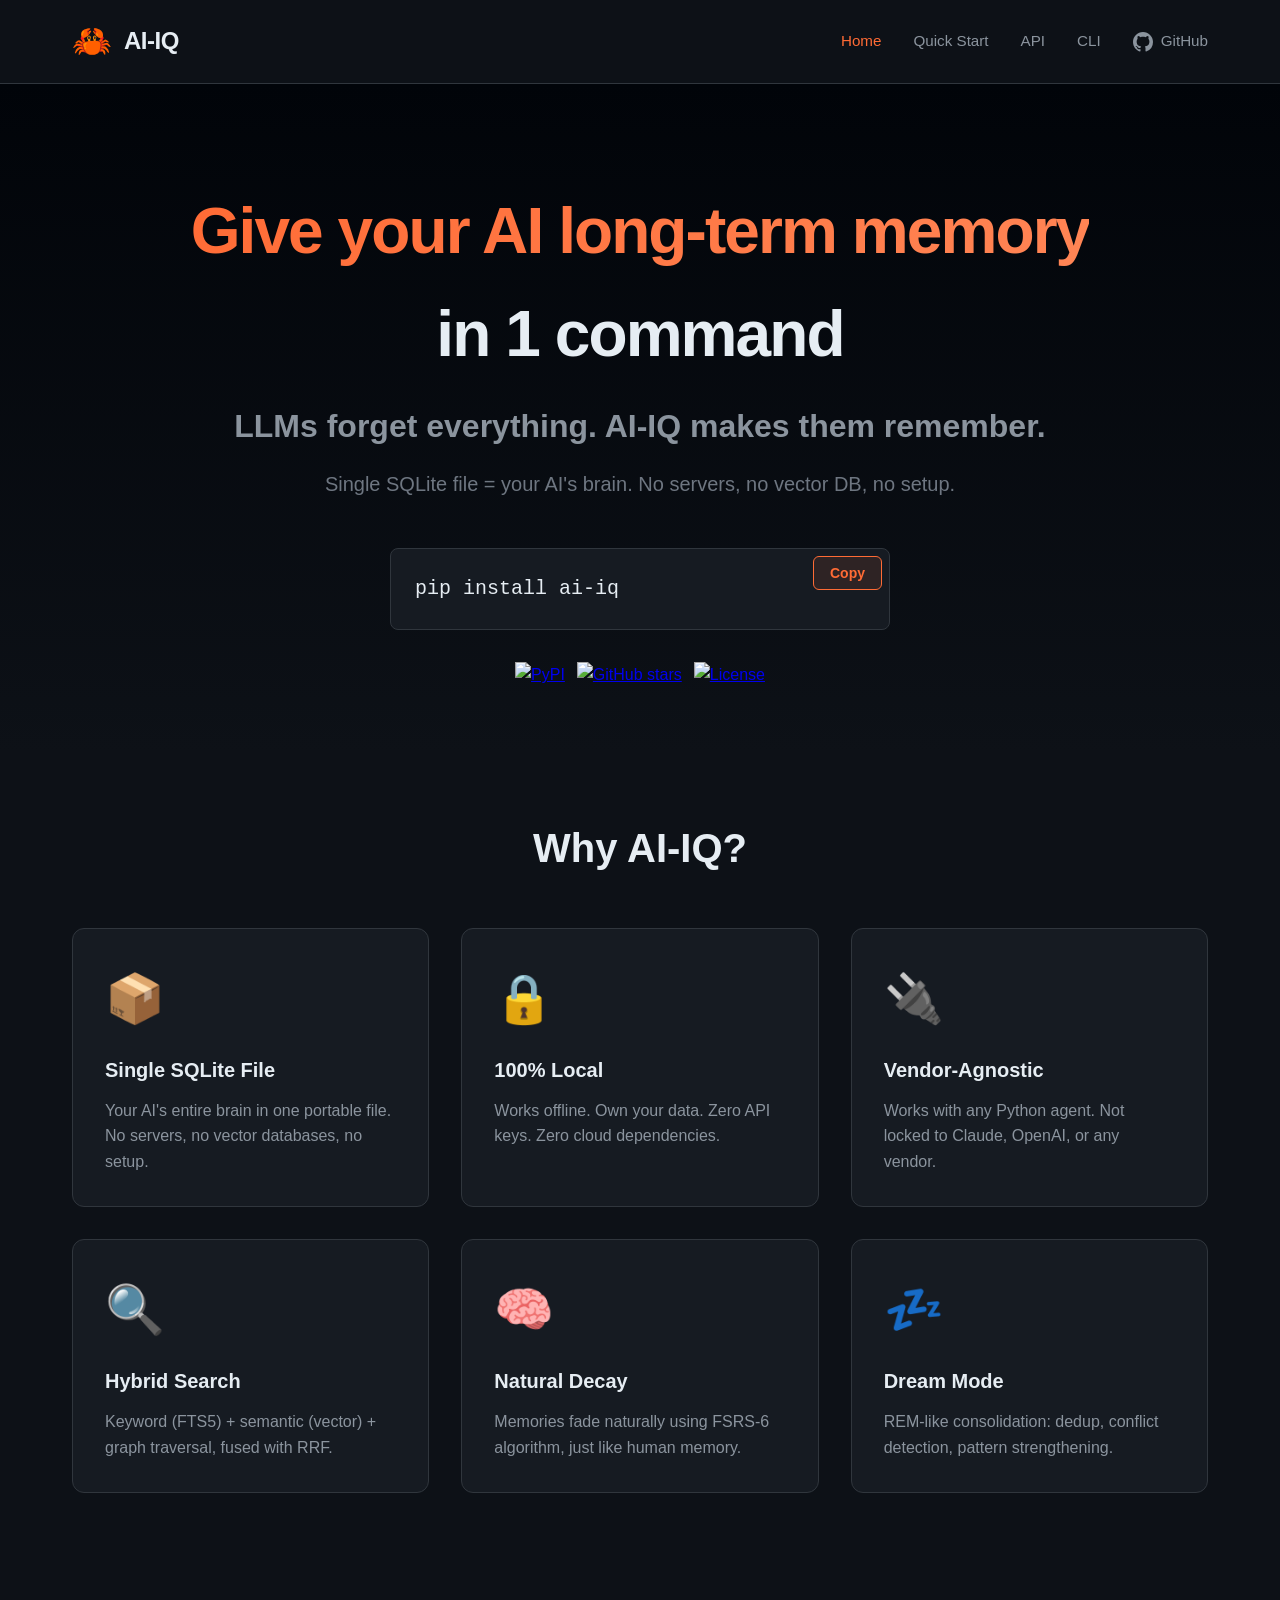
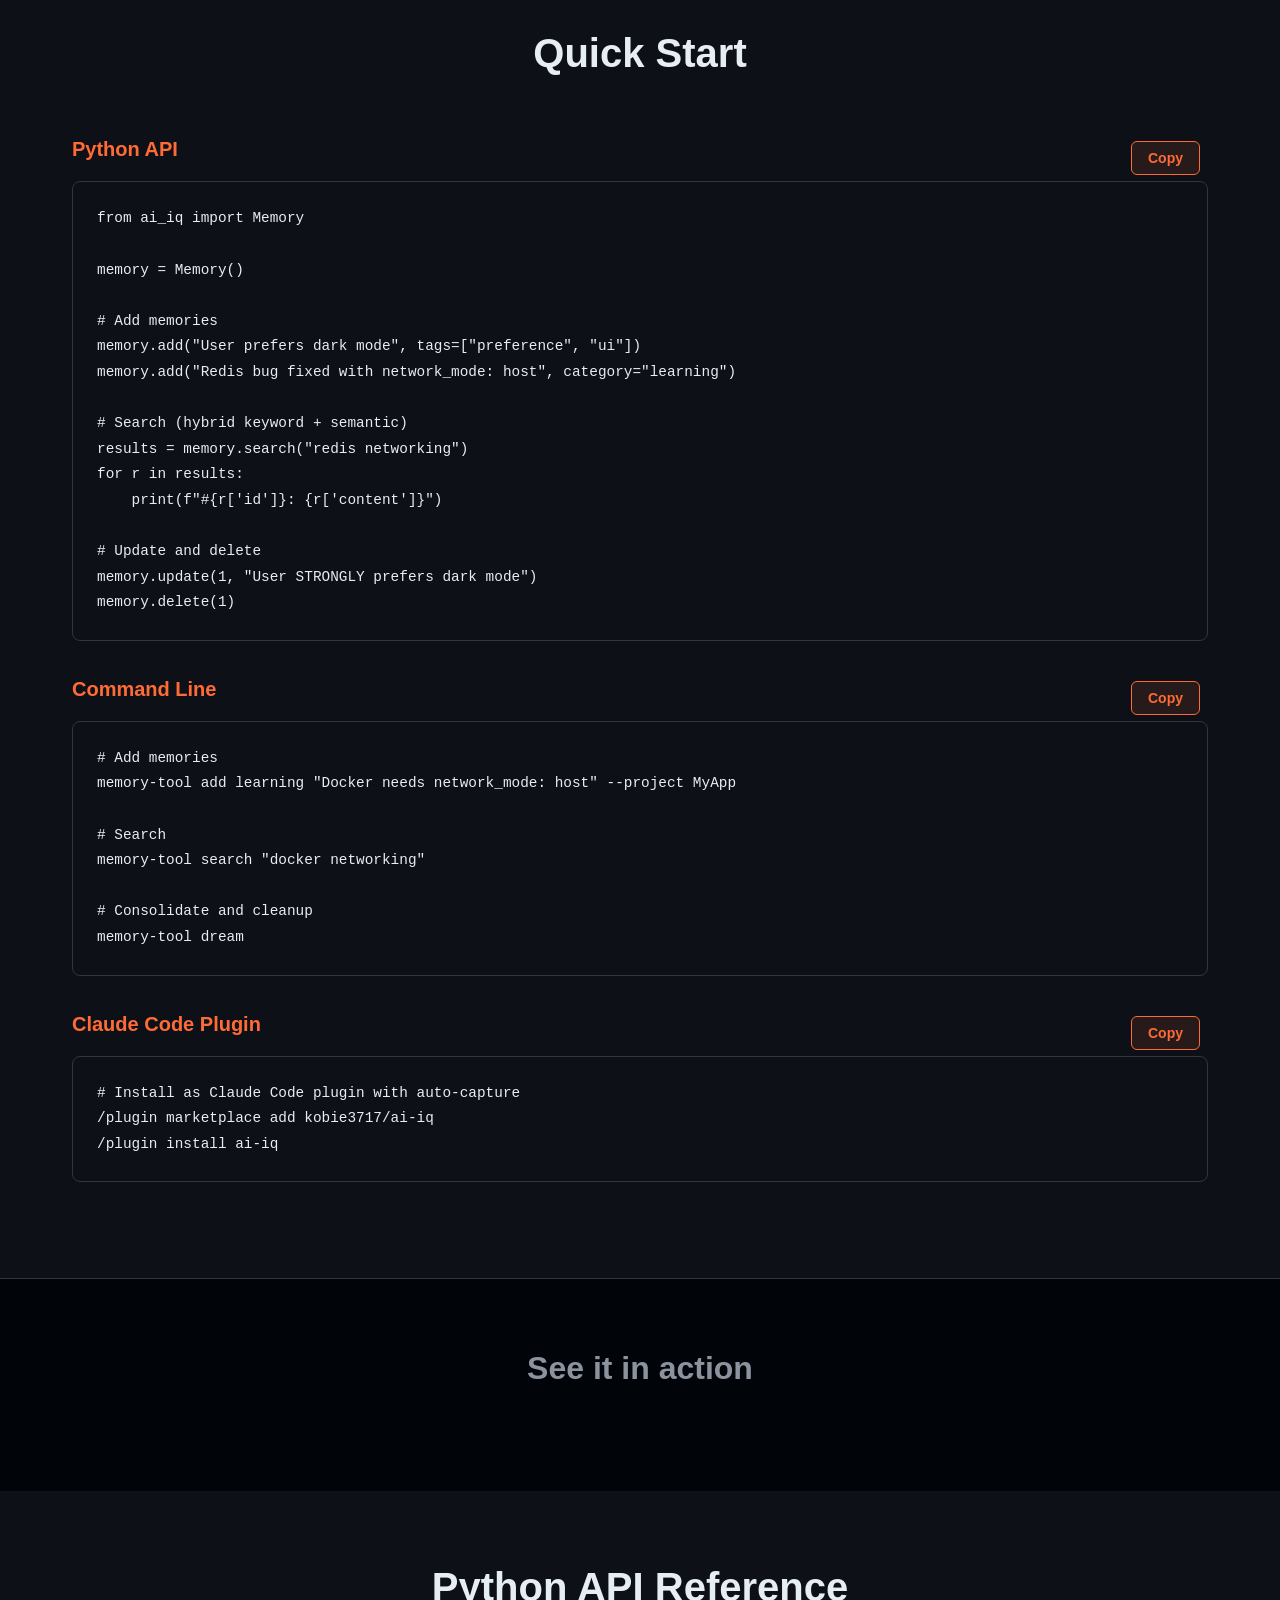
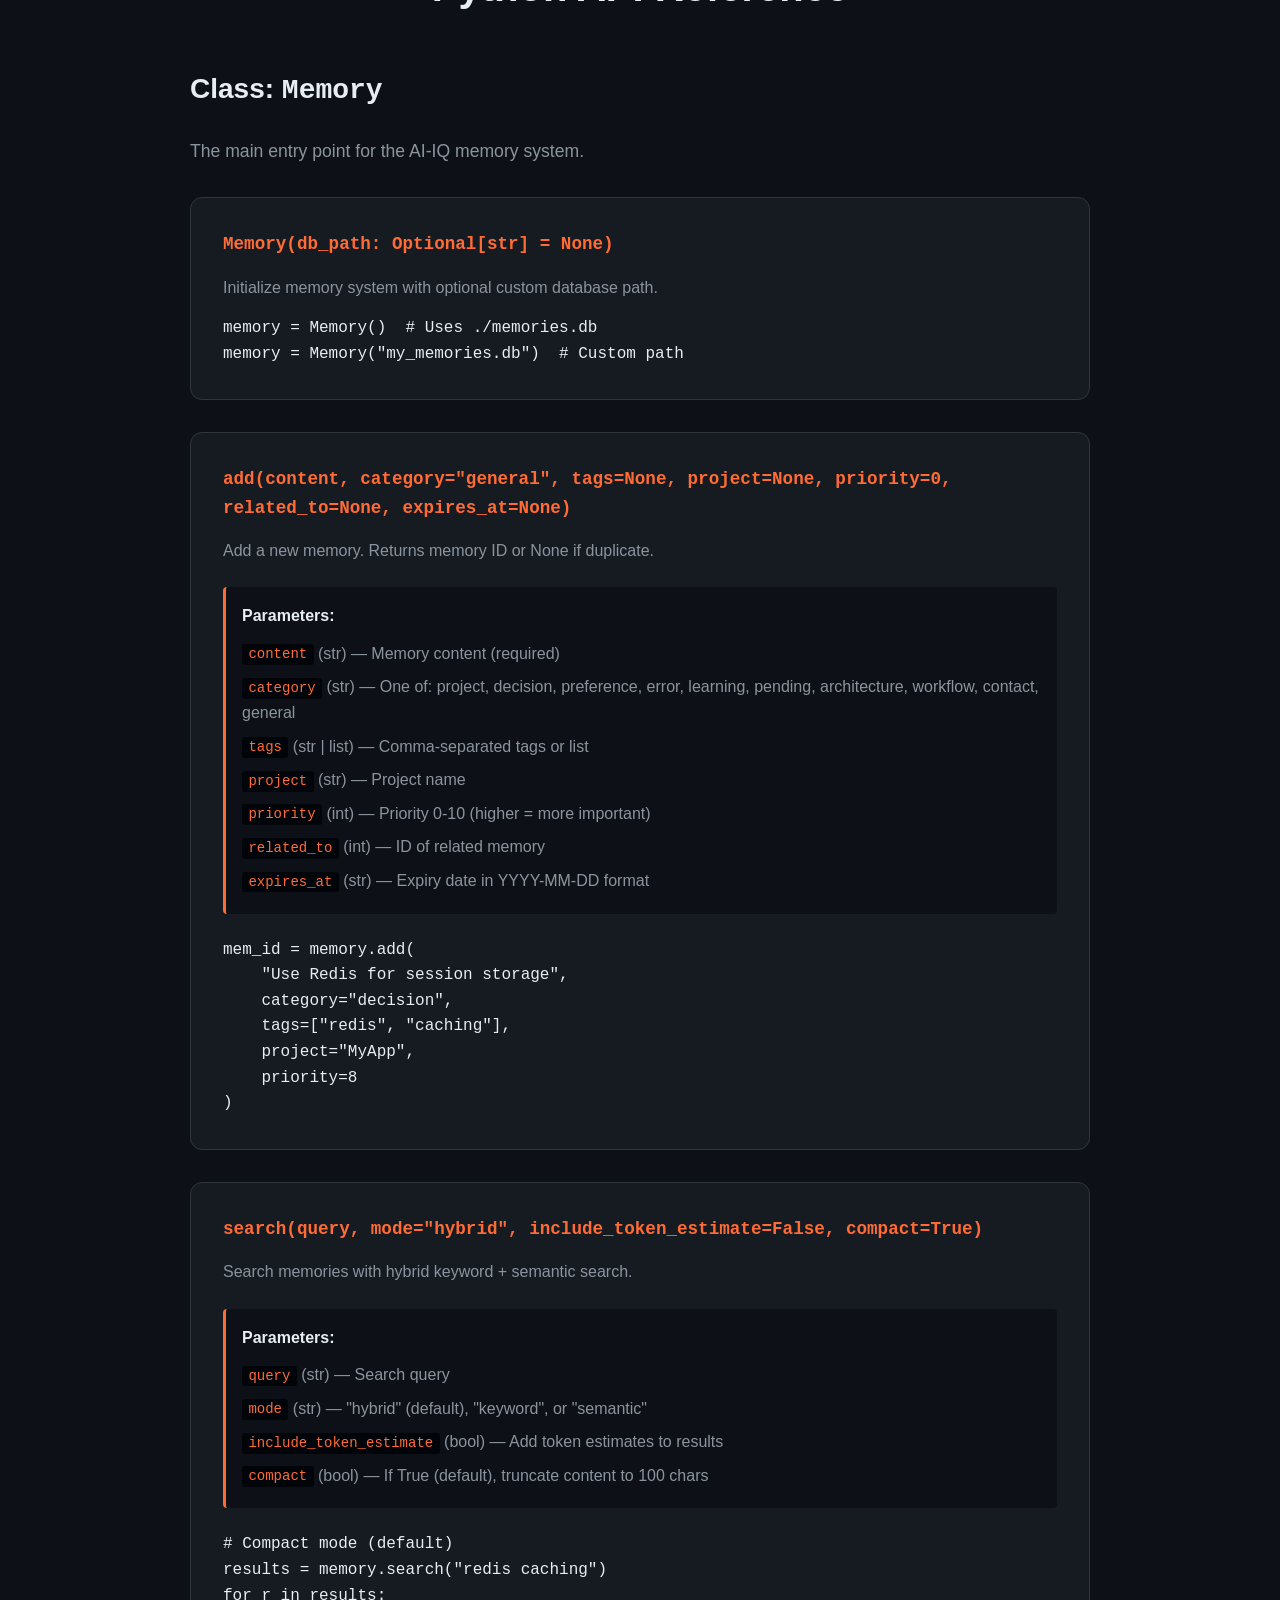
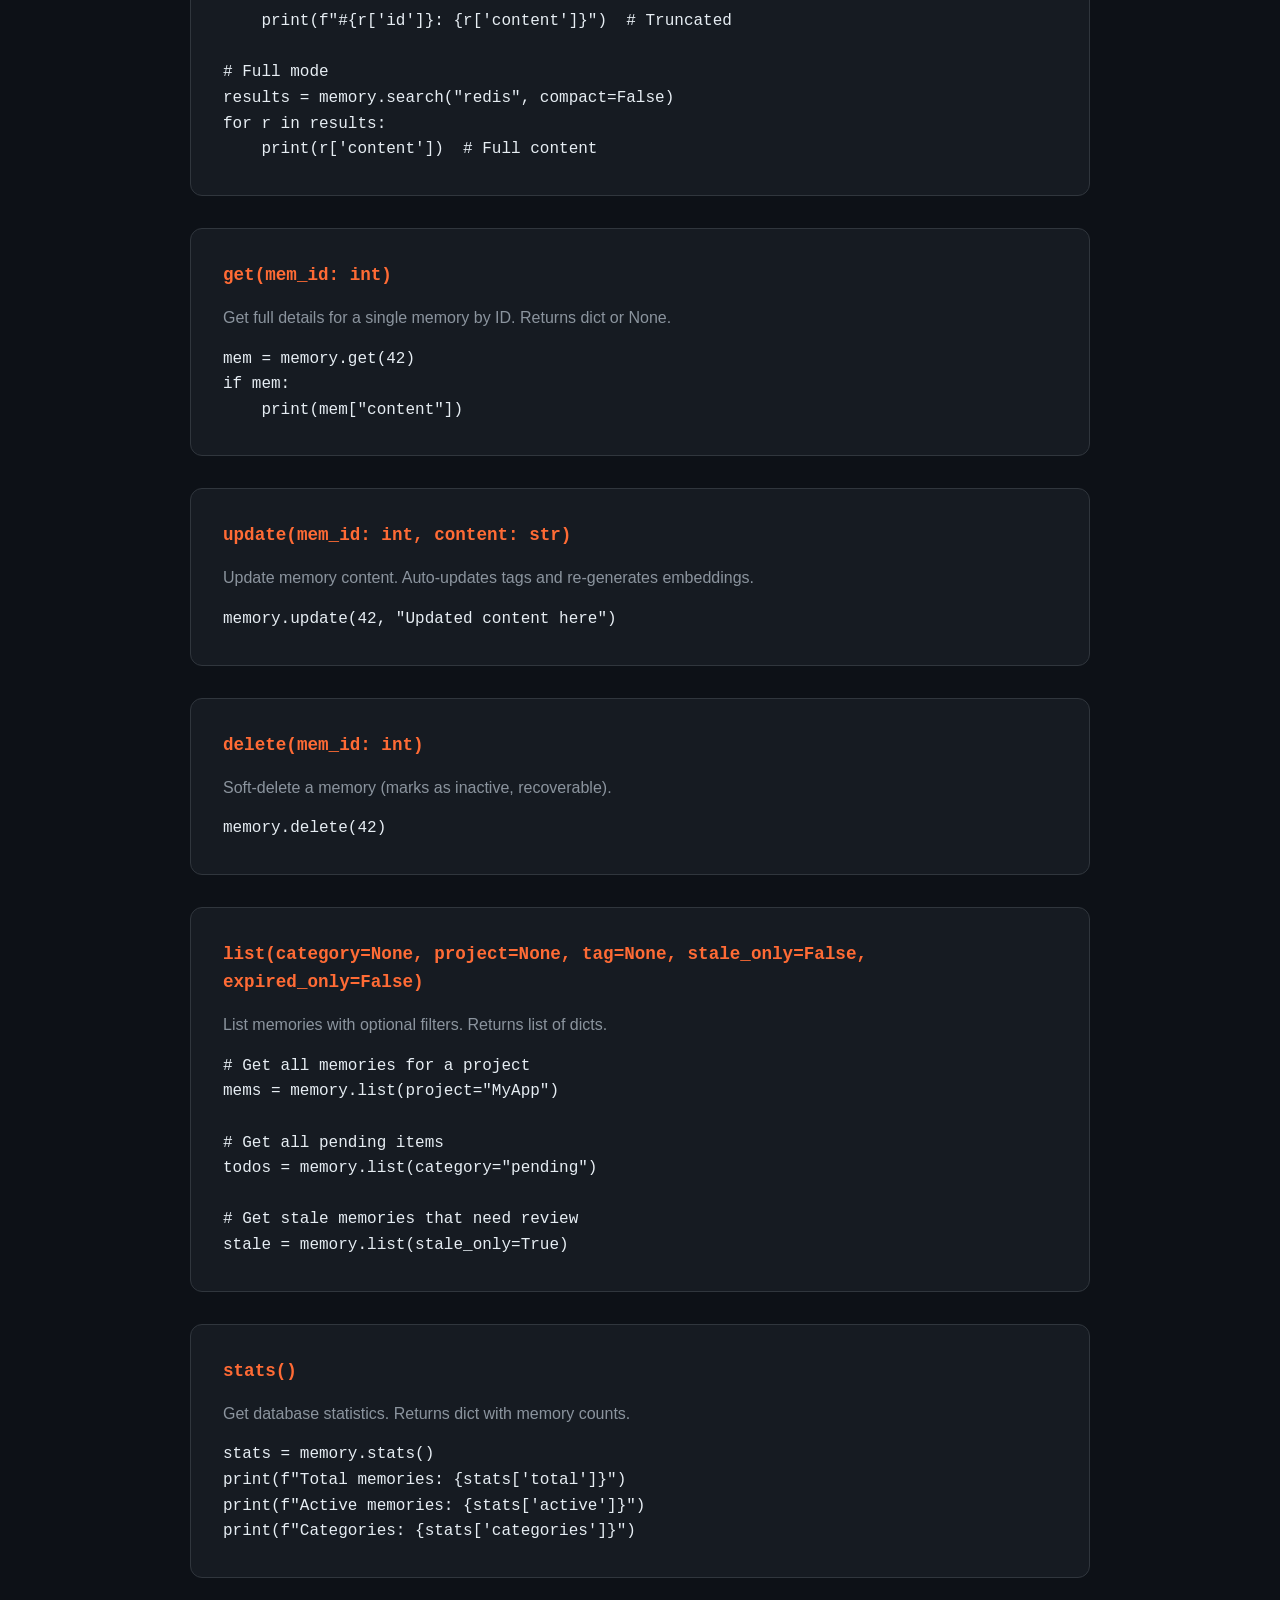
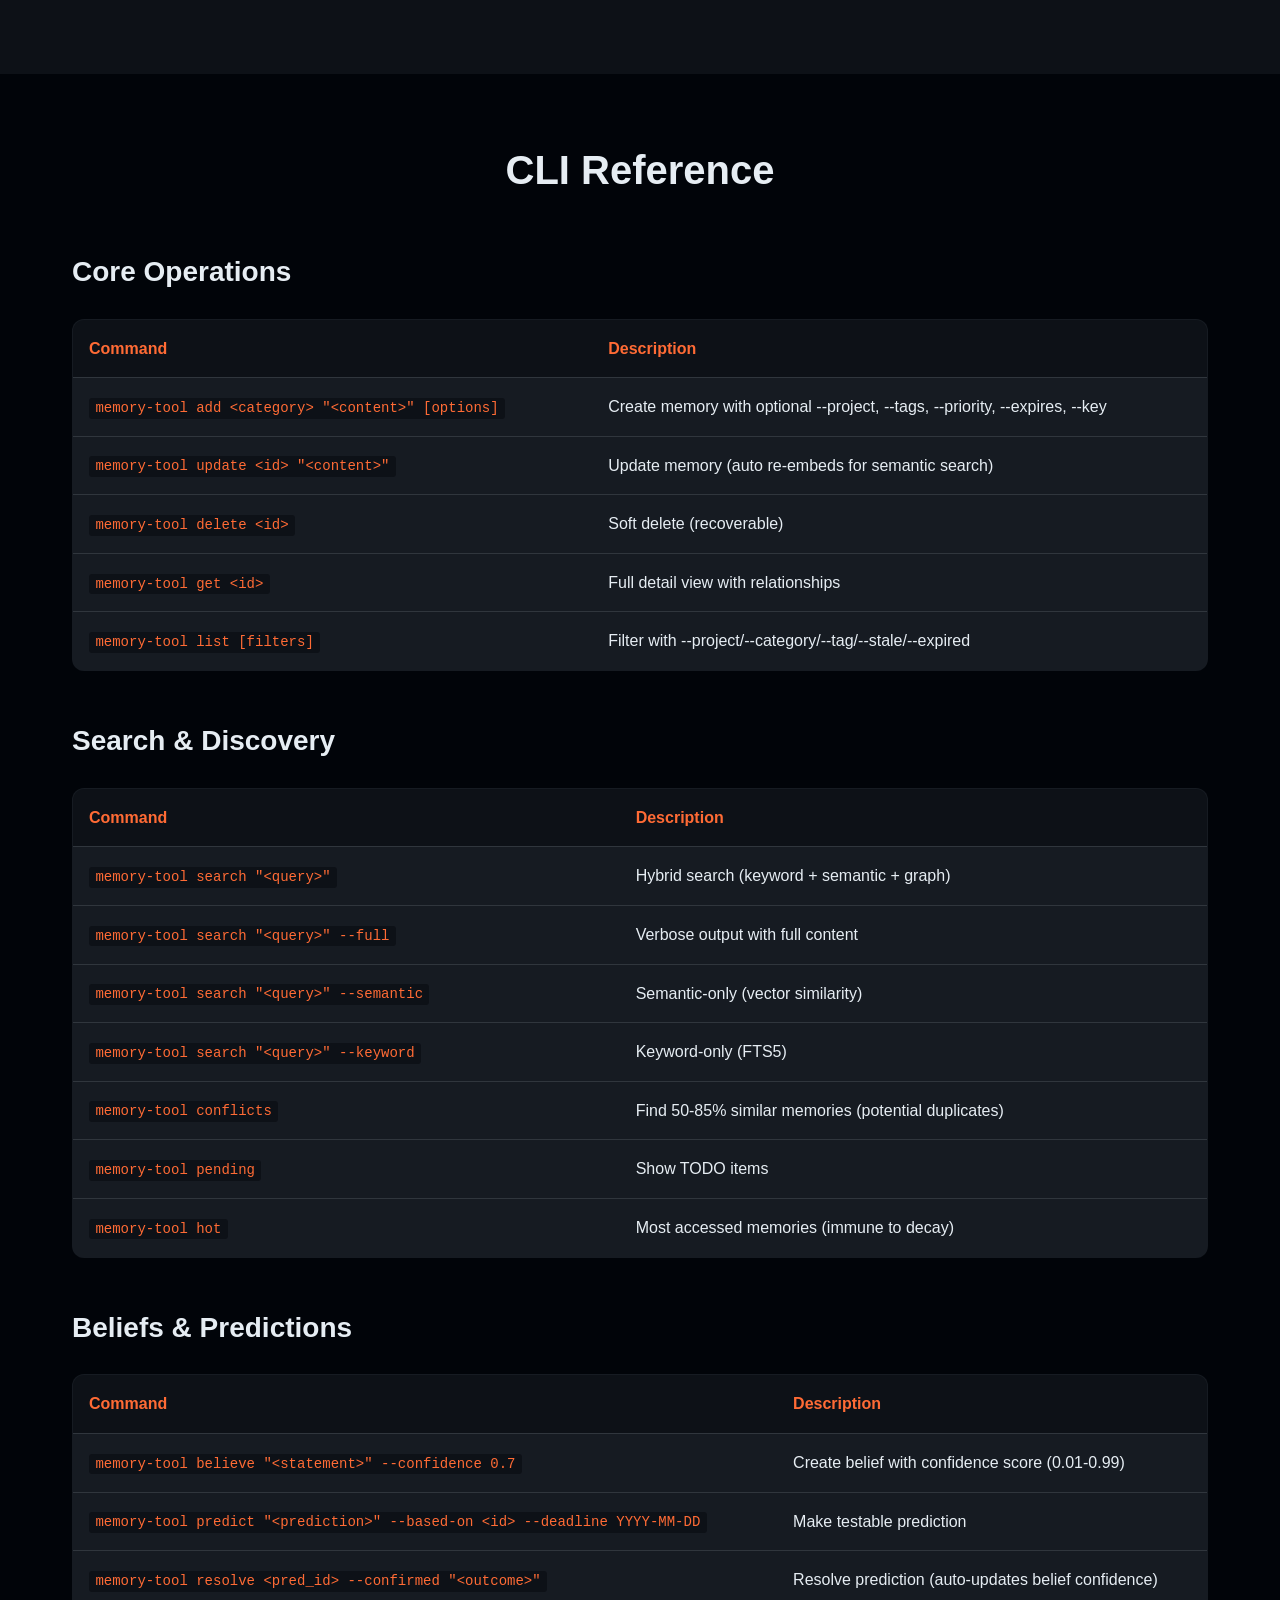
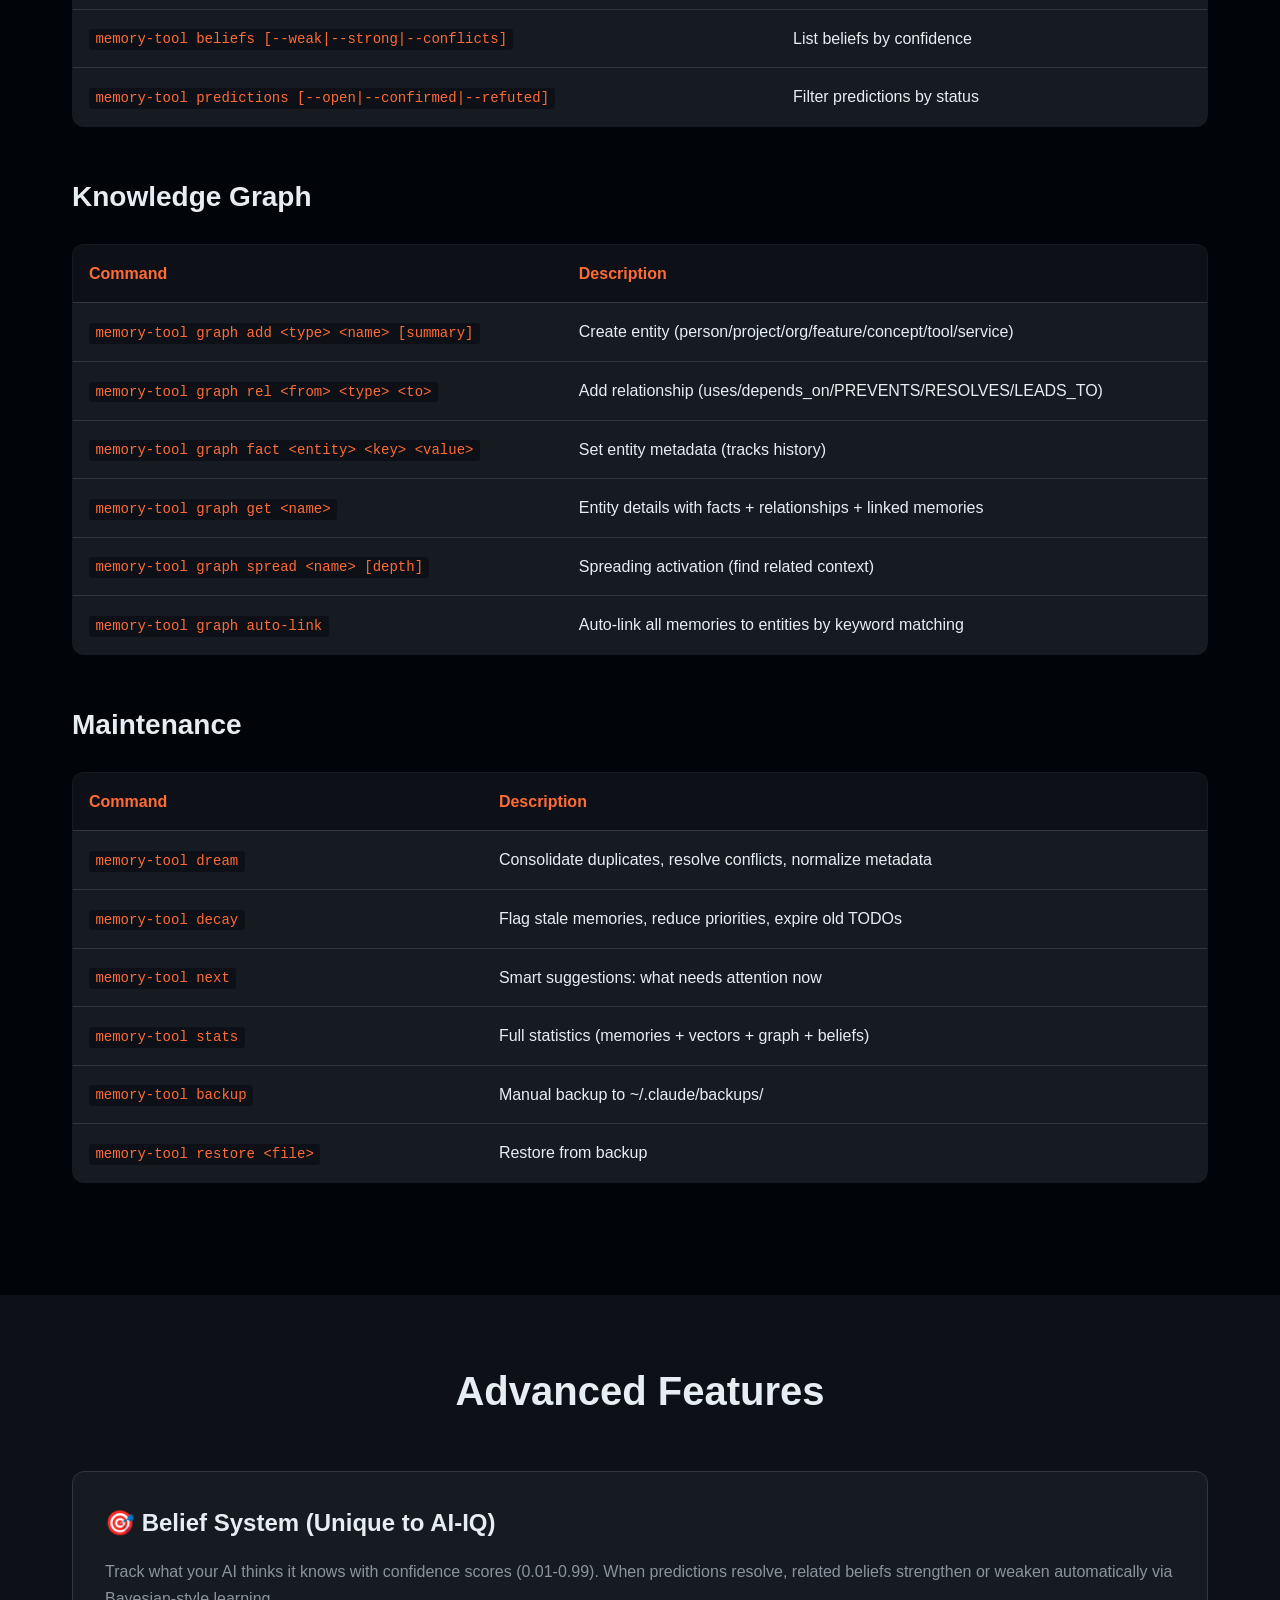
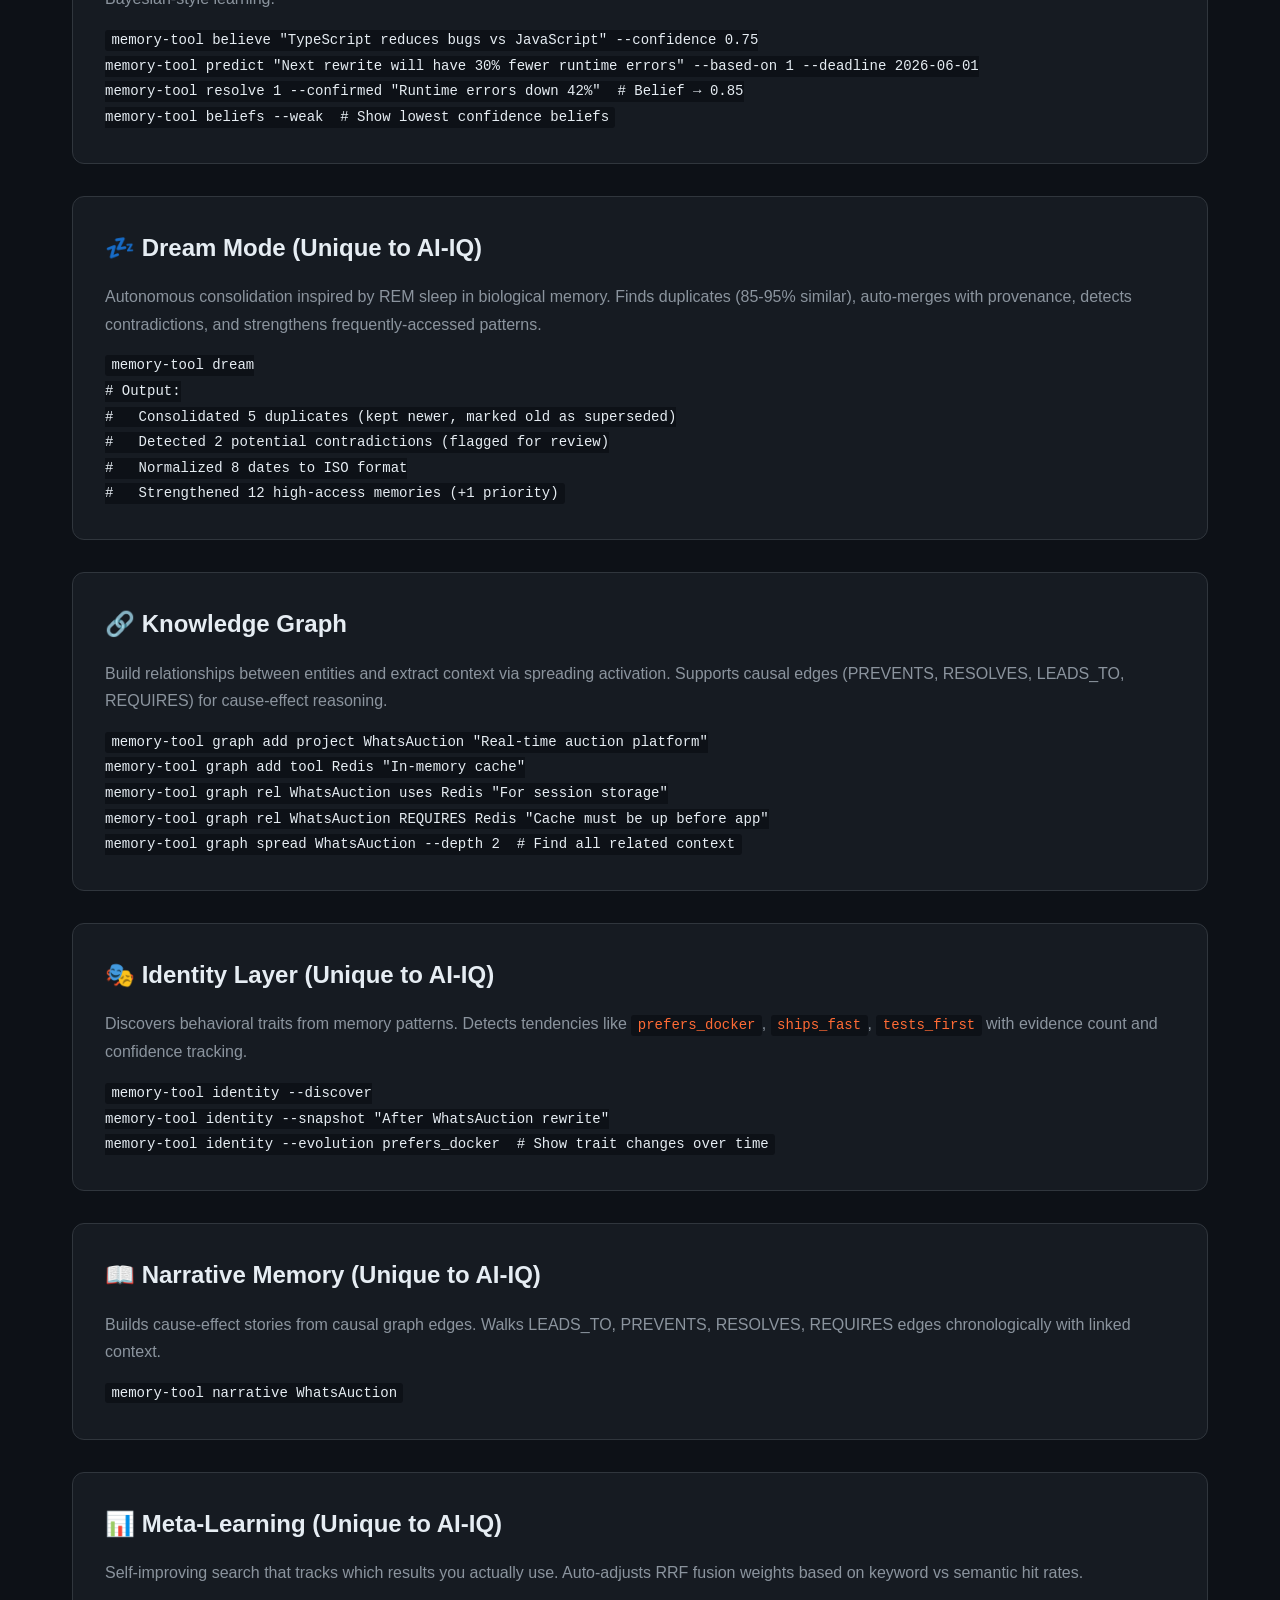
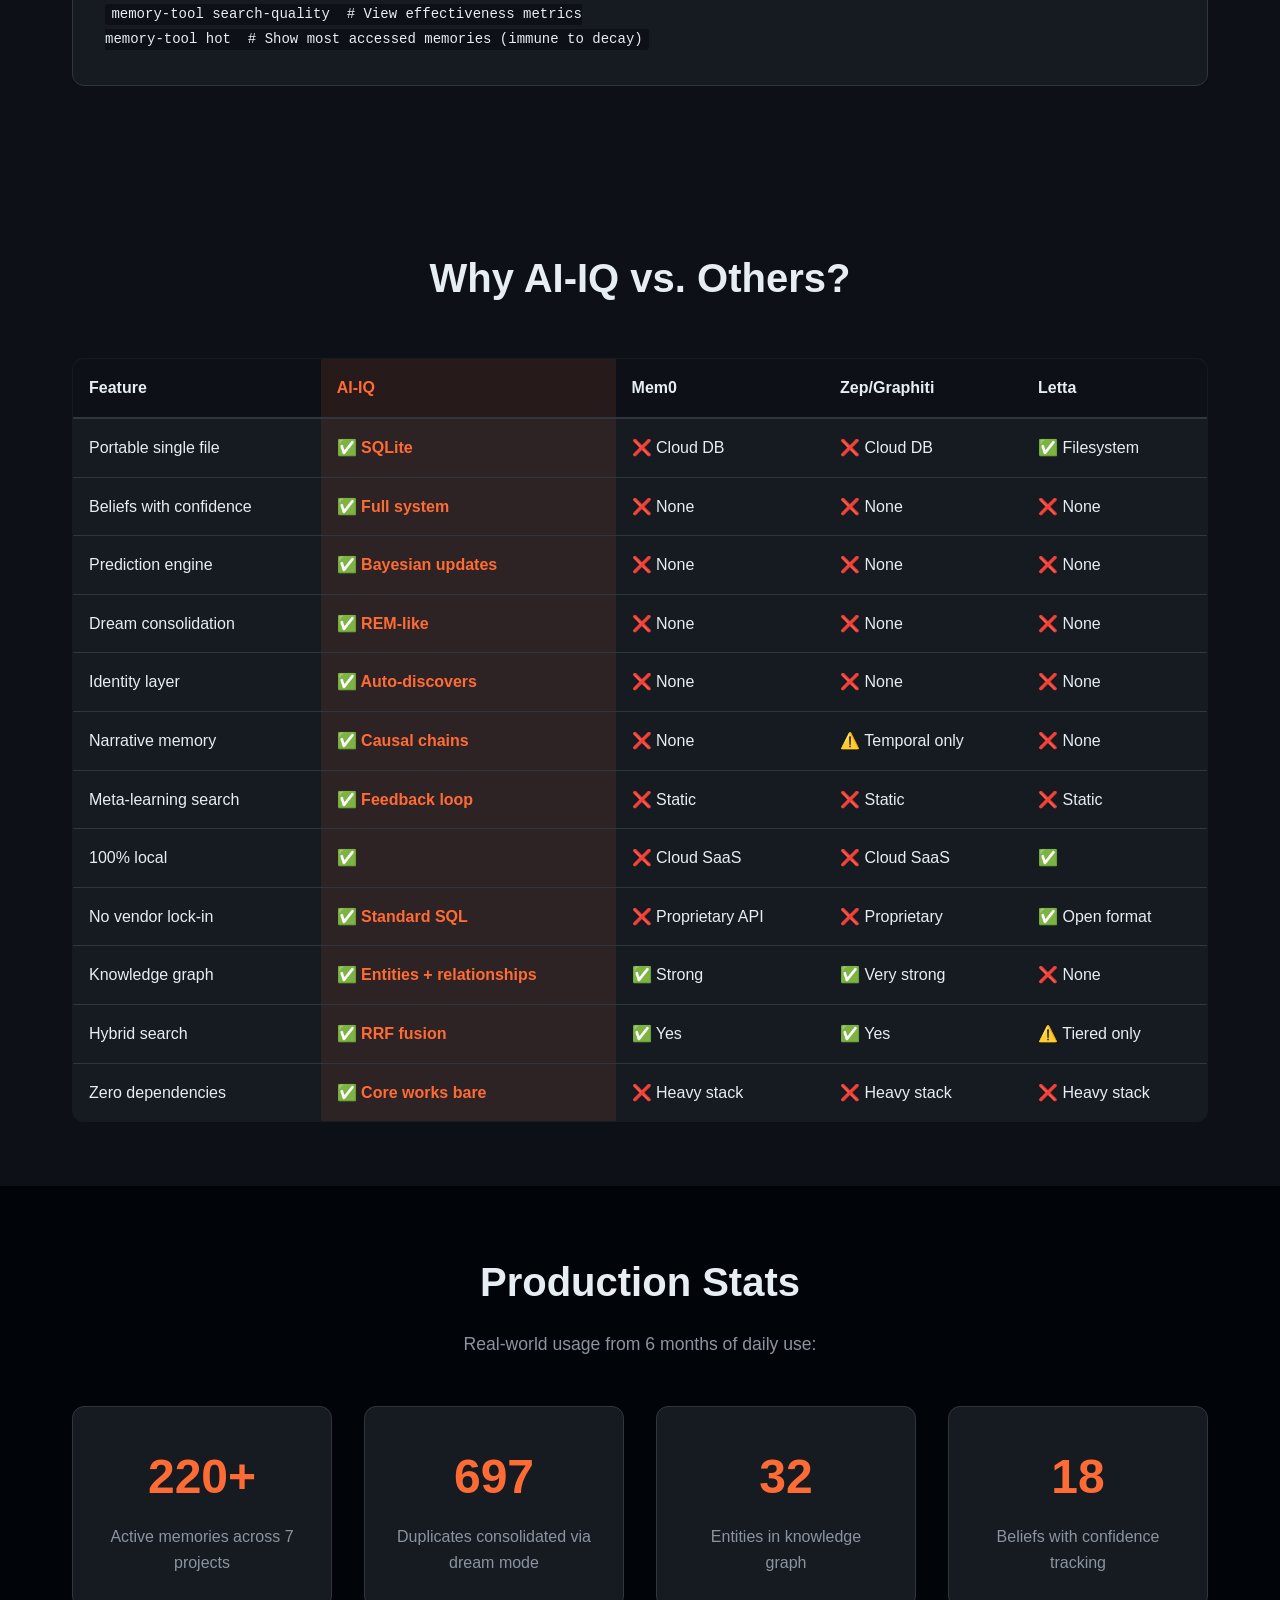
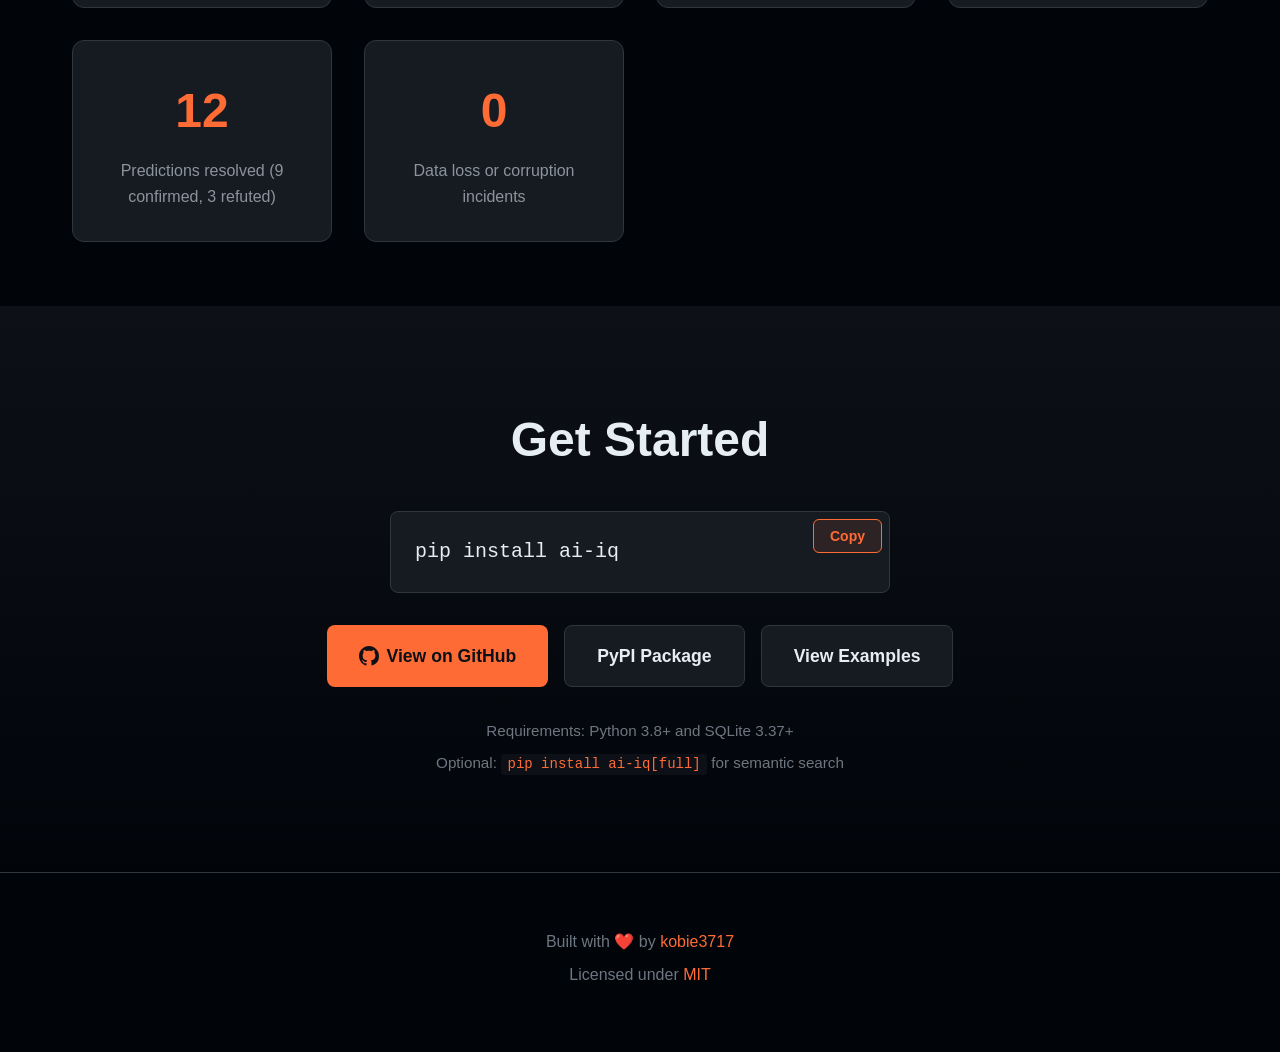
==== commit 38e1fe59: "Add viral demo: asciinema recording embedded on docs homepage 45-second demo showing add/search/grap" ====
--- a/docs/index.html
+++ b/docs/index.html
@@ -145,6 +145,13 @@
 /plugin install ai-iq</code></pre>
                 <button class="copy-btn" data-clipboard-target="pre">Copy</button>
             </div>
+        </div>
+    </section>
+
+    <section class="demo-section">
+        <div class="container">
+            <h2>See it in action</h2>
+            <div id="demo-player"></div>
         </div>
     </section>
 
@@ -727,5 +734,20 @@
             }
         });
     </script>
+
+    <!-- Asciinema Player -->
+    <link rel="stylesheet" type="text/css" href="https://unpkg.com/asciinema-player@3.7.1/dist/bundle/asciinema-player.css" />
+    <script src="https://unpkg.com/asciinema-player@3.7.1/dist/bundle/asciinema-player.min.js"></script>
+    <script>
+        AsciinemaPlayer.create('demo.cast', document.getElementById('demo-player'), {
+            theme: 'monokai',
+            cols: 100,
+            rows: 30,
+            autoPlay: true,
+            speed: 1.5,
+            fit: 'width',
+            poster: 'npt:0:3'
+        });
+    </script>
 </body>
 </html>
--- a/docs/style.css
+++ b/docs/style.css
@@ -41,12 +41,15 @@
 
 /* Navbar */
 .navbar {
+    position: -webkit-sticky;
     position: sticky;
     top: 0;
     z-index: 1000;
-    background: var(--bg-dark);
+    background: #0D1117;
     border-bottom: 1px solid var(--border);
     transition: box-shadow 0.3s ease;
+    -webkit-backdrop-filter: blur(10px);
+    backdrop-filter: blur(10px);
 }
 
 .navbar .container {
@@ -228,6 +231,29 @@
 .feature-card p {
     color: var(--text-secondary);
     line-height: 1.6;
+}
+
+/* Demo Section */
+.demo-section {
+    padding: 4rem 0;
+    background: var(--bg-darker);
+    border-top: 1px solid var(--border);
+}
+
+.demo-section h2 {
+    text-align: center;
+    font-size: 2rem;
+    margin-bottom: 2rem;
+    color: var(--text-secondary);
+    font-weight: 600;
+}
+
+#demo-player {
+    max-width: 900px;
+    margin: 0 auto;
+    border-radius: 8px;
+    overflow: hidden;
+    box-shadow: 0 4px 20px rgba(0, 0, 0, 0.5);
 }
 
 /* Section */
